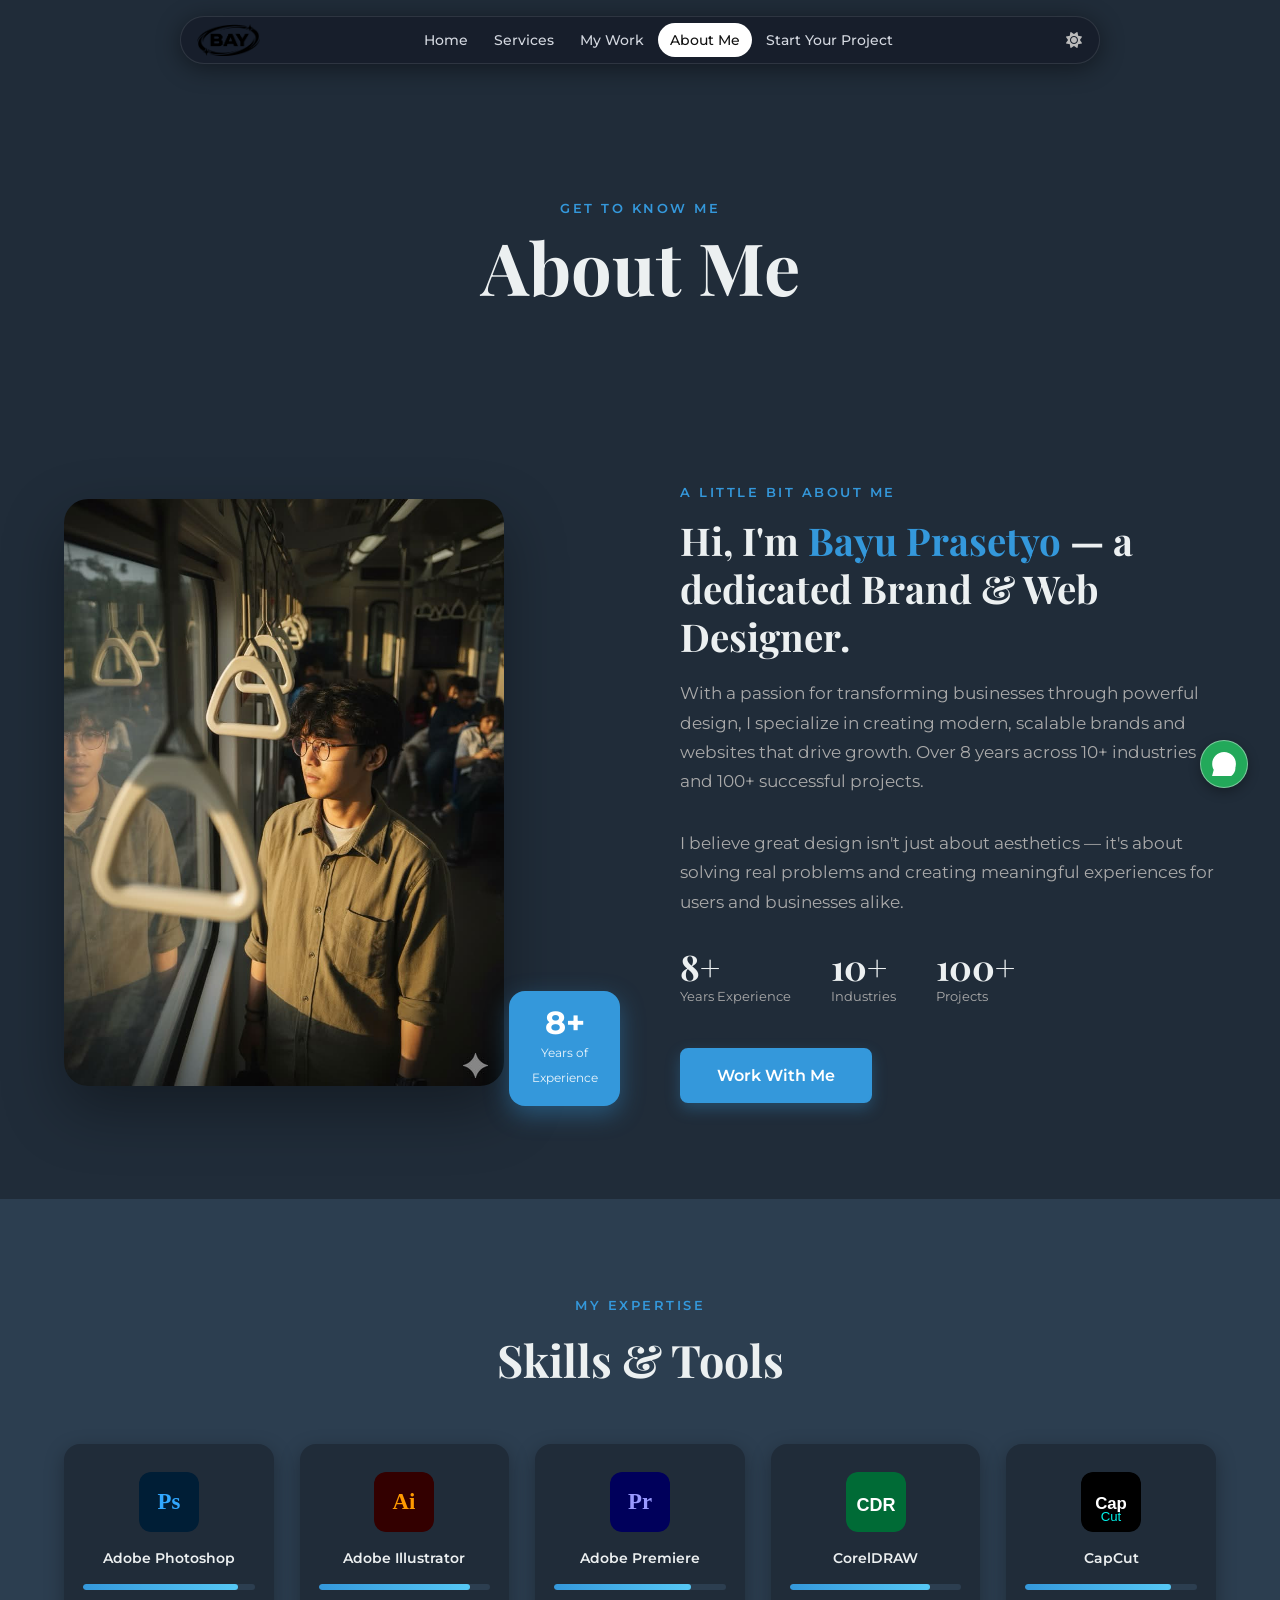
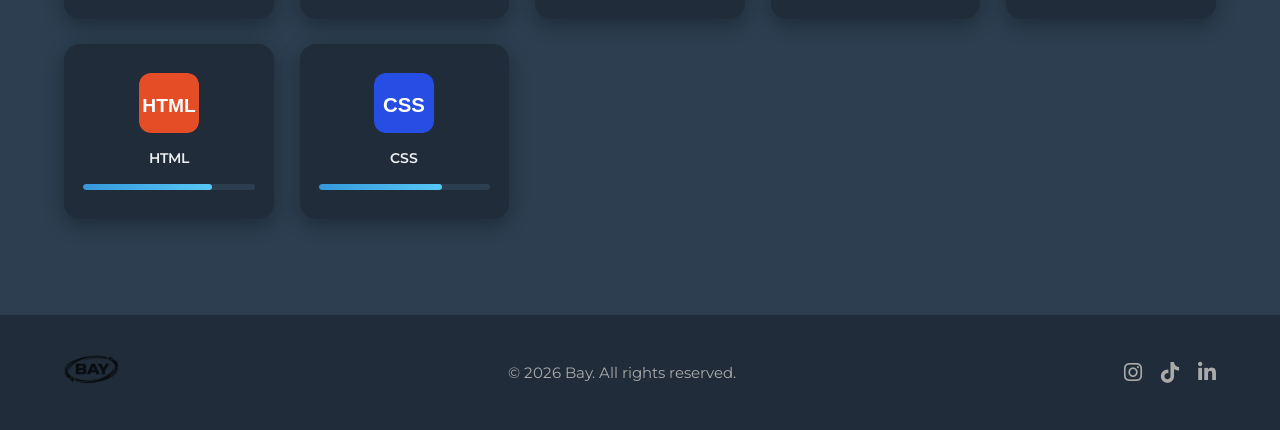
==== about.html @ fa079328 "Add files via upload" ====
﻿<!DOCTYPE html>
<html lang="en">
<head>
    <meta charset="UTF-8">
    <meta name="viewport" content="width=device-width, initial-scale=1.0">
    <title>About Me — Bay</title>
    <link rel="stylesheet" href="style.css">
    <link href="https://fonts.googleapis.com/css2?family=Montserrat:wght@400;500;600;700&family=Playfair+Display:wght@700&display=swap" rel="stylesheet">
    <link rel="stylesheet" href="https://cdnjs.cloudflare.com/ajax/libs/font-awesome/6.0.0-beta3/css/all.min.css">
</head>
<body>

    <nav class="navbar" id="navbar">
        <div class="navbar-pill">
            <a href="index.html" class="navbar-brand">
                <img src="assets/new-logo.png" alt="Bay Logo" class="navbar-logo-img">
            </a>
            <div class="navbar-menu" id="navbar-menu">
                <ul class="navbar-nav">
                    <li><a href="index.html" class="nav-link">Home</a></li>
                    <li><a href="services.html" class="nav-link">Services</a></li>
                    <li><a href="work.html" class="nav-link">My Work</a></li>
                    <li><a href="about.html" class="nav-link active">About Me</a></li>
                    <li><a href="contact.html" class="nav-link nav-cta">Start Your Project</a></li>
                </ul>
            </div>
            <div class="navbar-right">
                <button id="theme-toggle" class="theme-toggle" aria-label="Toggle theme"><i class="fas fa-sun"></i></button>
                <button class="navbar-toggler" id="navbar-toggler"><span></span><span></span><span></span></button>
            </div>
        </div>
    </nav>

    <!-- Page Hero -->
    <section class="page-hero">
        <div class="container">
            <p class="section-eyebrow reveal">Get to know me</p>
            <h1 class="page-hero-title reveal">About Me</h1>
        </div>
    </section>

    <!-- About Main -->
    <section class="about-section section-padding">
        <div class="container">
            <div class="about-new-grid">
                <div class="about-photo-wrap reveal-left">
                    <img src="assets/IMG_5048.jpg" alt="Bayu Prasetyo" class="about-photo">
                    <div class="about-photo-badge">
                        <span class="badge-num">8+</span>
                        <span class="badge-text">Years of<br>Experience</span>
                    </div>
                </div>
                <div class="about-content reveal-right">
                    <p class="about-eyebrow">A little bit about me</p>
                    <h2 class="about-heading">Hi, I'm <span class="highlight">Bayu Prasetyo</span> — a dedicated Brand &amp; Web Designer.</h2>
                    <p class="about-body">With a passion for transforming businesses through powerful design, I specialize in creating modern, scalable brands and websites that drive growth. Over 8 years across 10+ industries and 100+ successful projects.</p>
                    <p class="about-body">I believe great design isn't just about aesthetics — it's about solving real problems and creating meaningful experiences for users and businesses alike.</p>
                    <div class="about-stats">
                        <div class="astat"><span class="astat-num">8+</span><span class="astat-label">Years Experience</span></div>
                        <div class="astat"><span class="astat-num">10+</span><span class="astat-label">Industries</span></div>
                        <div class="astat"><span class="astat-num">100+</span><span class="astat-label">Projects</span></div>
                    </div>
                    <a href="contact.html" class="btn btn-primary">Work With Me</a>
                </div>
            </div>
        </div>
    </section>

    <!-- Skills Section -->
    <section class="skills-section section-padding">
        <div class="container">
            <p class="section-eyebrow reveal">My Expertise</p>
            <h2 class="section-title reveal">Skills &amp; Tools</h2>
            <div class="skills-grid">
                <div class="skill-card">
                    <div class="skill-icon"><svg viewBox="0 0 100 100" xmlns="http://www.w3.org/2000/svg"><rect width="100" height="100" rx="18" fill="#001E36"/><text x="50" y="62" text-anchor="middle" font-size="38" font-family="serif" font-weight="bold" fill="#31A8FF">Ps</text></svg></div>
                    <span class="skill-name">Adobe Photoshop</span>
                    <div class="skill-bar"><div class="skill-fill" data-pct="90"></div></div>
                </div>
                <div class="skill-card">
                    <div class="skill-icon"><svg viewBox="0 0 100 100" xmlns="http://www.w3.org/2000/svg"><rect width="100" height="100" rx="18" fill="#330000"/><text x="50" y="62" text-anchor="middle" font-size="38" font-family="serif" font-weight="bold" fill="#FF9A00">Ai</text></svg></div>
                    <span class="skill-name">Adobe Illustrator</span>
                    <div class="skill-bar"><div class="skill-fill" data-pct="88"></div></div>
                </div>
                <div class="skill-card">
                    <div class="skill-icon"><svg viewBox="0 0 100 100" xmlns="http://www.w3.org/2000/svg"><rect width="100" height="100" rx="18" fill="#00005B"/><text x="50" y="62" text-anchor="middle" font-size="38" font-family="serif" font-weight="bold" fill="#9999FF">Pr</text></svg></div>
                    <span class="skill-name">Adobe Premiere</span>
                    <div class="skill-bar"><div class="skill-fill" data-pct="80"></div></div>
                </div>
                <div class="skill-card">
                    <div class="skill-icon"><svg viewBox="0 0 100 100" xmlns="http://www.w3.org/2000/svg"><rect width="100" height="100" rx="18" fill="#006B36"/><text x="50" y="65" text-anchor="middle" font-size="30" font-family="sans-serif" font-weight="bold" fill="#FFFFFF">CDR</text></svg></div>
                    <span class="skill-name">CorelDRAW</span>
                    <div class="skill-bar"><div class="skill-fill" data-pct="82"></div></div>
                </div>
                <div class="skill-card">
                    <div class="skill-icon"><svg viewBox="0 0 100 100" xmlns="http://www.w3.org/2000/svg"><rect width="100" height="100" rx="18" fill="#000000"/><text x="50" y="62" text-anchor="middle" font-size="28" font-family="sans-serif" font-weight="bold" fill="#FFFFFF">Cap</text><text x="50" y="82" text-anchor="middle" font-size="22" font-family="sans-serif" fill="#00F2EA">Cut</text></svg></div>
                    <span class="skill-name">CapCut</span>
                    <div class="skill-bar"><div class="skill-fill" data-pct="85"></div></div>
                </div>
                <div class="skill-card">
                    <div class="skill-icon"><svg viewBox="0 0 100 100" xmlns="http://www.w3.org/2000/svg"><rect width="100" height="100" rx="18" fill="#E44D26"/><text x="50" y="65" text-anchor="middle" font-size="32" font-family="sans-serif" font-weight="bold" fill="#FFFFFF">HTML</text></svg></div>
                    <span class="skill-name">HTML</span>
                    <div class="skill-bar"><div class="skill-fill" data-pct="75"></div></div>
                </div>
                <div class="skill-card">
                    <div class="skill-icon"><svg viewBox="0 0 100 100" xmlns="http://www.w3.org/2000/svg"><rect width="100" height="100" rx="18" fill="#264DE4"/><text x="50" y="65" text-anchor="middle" font-size="34" font-family="sans-serif" font-weight="bold" fill="#FFFFFF">CSS</text></svg></div>
                    <span class="skill-name">CSS</span>
                    <div class="skill-bar"><div class="skill-fill" data-pct="72"></div></div>
                </div>
            </div>
        </div>
    </section>

    <footer class="footer">
        <div class="container footer-inner">
            <a href="index.html" class="footer-logo"><img src="assets/new-logo.png" alt="Bay"></a>
            <p>&copy; 2026 Bay. All rights reserved.</p>
            <div class="social-icons">
                <a href="https://www.instagram.com/bayu.prstyo_/" target="_blank"><i class="fab fa-instagram"></i></a>
                <a href="https://www.tiktok.com/@bayu.prstyo_" target="_blank"><i class="fab fa-tiktok"></i></a>
                <a href="#" target="_blank"><i class="fab fa-linkedin-in"></i></a>
            </div>
        </div>
    </footer>

    <a href="https://wa.me/YOUR_PHONE_NUMBER" target="_blank" class="whatsapp-button show">
        <svg xmlns="http://www.w3.org/2000/svg" width="24" height="24" viewBox="0 0 24 24" fill="currentColor"><path d="M.057 24l1.687-6.163c-1.041-1.804-1.557-3.842-1.557-5.879 0-6.566 5.334-11.899 11.901-11.899 3.232 0 6.227 1.241 8.413 3.426 2.188 2.188 3.424 5.183 3.424 8.414 0 6.565-5.333 11.898-11.901 11.898h-.003c-1.446 0-2.887-.393-4.172-1.155l-4.224 1.127 1.196-4.142c-.815-1.12-1.258-2.457-1.258-3.794 0-5.467 4.436-9.904 9.904-9.904 2.697 0 5.207 1.047 7.072 2.912 1.864 1.864 2.911 4.375 2.911 7.071 0 5.467-4.436 9.904-9.903 9.904z"/></svg>
    </a>
    <button id="back-to-top" class="back-to-top">↑</button>
    <script src="nav.js"></script>
</body>
</html>
---- style.css ----
/* ================================================================
   RESET & BASE
   ================================================================ */
*, *::before, *::after { margin: 0; padding: 0; box-sizing: border-box; }

/* ================================================================
   THEME VARIABLES
   ================================================================ */
:root {
    --bg-primary:    #202c39;
    --bg-secondary:  #2c3e50;
    --text-main:     #ecf0f1;
    --text-muted:    #aaa;
    --accent-blue:   #3498db;
    --accent-red:    #e74c3c;
    --input-bg:      #334354;
    --input-border:  #555;
    --shadow-color:  rgba(0,0,0,0.3);
    --font-primary:  'Montserrat', sans-serif;
    --font-secondary:'Playfair Display', serif;
}
body.light-mode {
    --bg-primary:   #f4f7f6;
    --bg-secondary: #ffffff;
    --text-main:    #333333;
    --text-muted:   #555;
    --accent-blue:  #2980b9;
    --accent-red:   #c0392b;
    --input-bg:     #f9f9f9;
    --input-border: #ccc;
    --shadow-color: rgba(0,0,0,0.10);
}

/* ================================================================
   BASE BODY
   ================================================================ */
body {
    font-family: var(--font-primary);
    line-height: 1.6;
    color: var(--text-main);
    background-color: var(--bg-primary);
    overflow-x: hidden;
    transition: background-color 0.3s ease, color 0.3s ease;
    padding-top: 86px;
}

/* ================================================================
   LAYOUT HELPERS
   ================================================================ */
.container {
    max-width: 1200px;
    margin: 0 auto;
    padding: 0 1.5rem;
}
.section-padding { padding: 6rem 0; }
.section-title {
    font-family: var(--font-secondary);
    font-size: clamp(2rem, 5vw, 2.8rem);
    text-align: center;
    margin-bottom: 3rem;
    color: var(--text-main);
}
.section-eyebrow {
    text-align: center;
    font-size: 0.82rem;
    font-weight: 600;
    letter-spacing: 2.5px;
    text-transform: uppercase;
    color: var(--accent-blue);
    margin-bottom: 0.5rem;
    display: block;
}

/* ================================================================
   NAVBAR — Frosted glass pill
   ================================================================ */
.navbar {
    position: fixed;
    top: 0; left: 0;
    width: 100%;
    z-index: 1000;
    padding: 16px 24px;
    display: flex;
    justify-content: center;
    background: transparent;
    box-sizing: border-box;
}
.navbar-pill {
    display: flex;
    align-items: center;
    width: 100%;
    max-width: 920px;
    background: rgba(232, 234, 238, 0.82);
    backdrop-filter: blur(20px);
    -webkit-backdrop-filter: blur(20px);
    border: 1px solid rgba(255,255,255,0.65);
    border-radius: 50px;
    padding: 6px 8px 6px 16px;
    box-shadow: 0 4px 24px rgba(0,0,0,0.10);
}
body:not(.light-mode) .navbar-pill {
    background: rgba(22,28,40,0.80);
    border-color: rgba(255,255,255,0.10);
    box-shadow: 0 4px 24px rgba(0,0,0,0.45);
}

/* Logo — kiri */
.navbar-brand {
    flex-shrink: 0;
    display: flex;
    align-items: center;
    text-decoration: none;
    margin-right: 6px;
}
.navbar-logo-img {
    height: 32px;
    width: auto;
    display: block;
    max-height: 32px;
    object-fit: contain;
}

/* Menu — tengah */
.navbar-menu {
    flex: 1;
    display: flex;
    justify-content: center;
    align-items: center;
}
.navbar-nav {
    display: flex;
    align-items: center;
    gap: 2px;
    list-style: none;
    margin: 0; padding: 0;
}
.navbar-nav li { display: flex; align-items: center; }
.nav-link {
    color: #1c1c1e;
    text-decoration: none;
    font-weight: 500;
    font-size: 0.9rem;
    padding: 7px 12px;
    border-radius: 30px;
    white-space: nowrap;
    transition: background 0.18s, color 0.18s;
    display: block;
    line-height: 1.4;
}
body:not(.light-mode) .nav-link { color: #d4d8e0; }
.nav-link:hover { background: rgba(0,0,0,0.07); color: #000; }
body:not(.light-mode) .nav-link:hover { background: rgba(255,255,255,0.10); color: #fff; }
.nav-link.active { background: #1c1c1e; color: #fff; }
body:not(.light-mode) .nav-link.active { background: #fff; color: #111; }

/* "Start Your Project" — sama seperti link biasa, tanpa pill khusus */
.nav-link.nav-cta {
    background: none !important;
    color: #1c1c1e !important;
}
body:not(.light-mode) .nav-link.nav-cta { color: #d4d8e0 !important; }
.nav-link.nav-cta:hover { background: rgba(0,0,0,0.07) !important; color: #000 !important; }
body:not(.light-mode) .nav-link.nav-cta:hover { background: rgba(255,255,255,0.10) !important; color: #fff !important; }
.nav-link.nav-cta.active { background: #1c1c1e !important; color: #fff !important; }
body:not(.light-mode) .nav-link.nav-cta.active { background: #fff !important; color: #111 !important; }

/* Kanan: theme toggle + hamburger */
.navbar-right {
    flex-shrink: 0;
    display: flex;
    align-items: center;
    gap: 2px;
    margin-left: 6px;
}
.theme-toggle {
    background: none; border: none;
    color: #444; font-size: 1rem;
    cursor: pointer;
    width: 34px; height: 34px;
    border-radius: 50%;
    display: flex; align-items: center; justify-content: center;
    transition: background 0.18s;
    flex-shrink: 0;
}
body:not(.light-mode) .theme-toggle { color: #bbb; }
.theme-toggle:hover { background: rgba(0,0,0,0.08); }
body:not(.light-mode) .theme-toggle:hover { background: rgba(255,255,255,0.10); }

.navbar-toggler {
    display: none;
    background: none; border: none;
    cursor: pointer;
    flex-direction: column;
    justify-content: space-between;
    width: 22px; height: 16px;
    padding: 0;
    flex-shrink: 0;
}
.navbar-toggler span {
    display: block; width: 100%; height: 2px;
    background: #333; border-radius: 2px;
    transition: all 0.28s;
}
body:not(.light-mode) .navbar-toggler span { background: #bbb; }
.navbar-toggler.active span:nth-child(1) { transform: translateY(7px) rotate(45deg); }
.navbar-toggler.active span:nth-child(2) { opacity: 0; }
.navbar-toggler.active span:nth-child(3) { transform: translateY(-7px) rotate(-45deg); }

/* ================================================================
   BUTTONS
   ================================================================ */
.btn {
    display: inline-block;
    padding: 0.8rem 2.2rem;
    border-radius: 8px;
    text-decoration: none;
    font-weight: 600;
    font-size: 1rem;
    cursor: pointer;
    border: 2px solid transparent;
    transition: all 0.3s ease;
    font-family: var(--font-primary);
}
.btn-primary {
    background: var(--accent-blue);
    color: #fff;
    border-color: var(--accent-blue);
    box-shadow: 0 6px 15px rgba(52,152,219,0.30);
}
.btn-primary:hover {
    background: #2980b9; border-color: #2980b9;
    transform: translateY(-3px);
    box-shadow: 0 8px 20px rgba(52,152,219,0.40);
}
.btn-ghost {
    background: transparent;
    color: var(--accent-blue);
    border-color: var(--accent-blue);
    border-radius: 30px;
    padding: 0.8rem 2.5rem;
}
.btn-ghost:hover {
    background: var(--accent-blue); color: #fff;
    transform: translateY(-3px);
    box-shadow: 0 8px 20px rgba(52,152,219,0.40);
}
.btn-primary-accent {
    background: #4CAF50; color: #fff;
    border-color: #4CAF50;
    box-shadow: 0 6px 15px rgba(76,175,80,0.40);
    border-radius: 30px; padding: 0.9rem 2.8rem;
}
.btn-primary-accent:hover {
    background: #45a049; border-color: #45a049;
    transform: translateY(-3px);
    box-shadow: 0 8px 20px rgba(76,175,80,0.50);
}

/* ================================================================
   HERO SECTION
   ================================================================ */
.hero-section {
    background: var(--bg-primary);
    min-height: 100vh;
    display: flex;
    align-items: center;
    padding: 5rem 0;
    overflow: hidden;
}
.hero-wrapper {
    display: flex;
    align-items: center;
    justify-content: space-between;
    gap: 4rem;
    width: 100%;
    max-width: 1200px;
    margin: 0 auto;
    padding: 0 2rem;
}
.hero-content {
    flex: 1; max-width: 560px;
    display: flex; flex-direction: column; gap: 1rem;
}
.hero-subtitle { font-size: 1.2rem; color: var(--accent-blue); font-weight: 500; }
.hero-title {
    font-family: var(--font-secondary);
    font-size: clamp(3rem, 7vw, 5.5rem);
    line-height: 1.1; color: var(--text-main); font-weight: 700;
}
.hero-tagline {
    font-family: var(--font-secondary);
    font-size: clamp(1.8rem, 4vw, 3rem);
    color: var(--text-muted); line-height: 1.2;
    min-height: 1.4em;
}
.hero-description { font-size: 1.1rem; color: var(--text-muted); line-height: 1.8; }
.hero-cta-buttons { display: flex; gap: 1.2rem; flex-wrap: wrap; }
.hero-image-container {
    flex-shrink: 0; width: 44%;
    display: flex; justify-content: flex-end; align-items: center;
}
.hero-profile-pic {
    width: 100%; max-width: 440px; height: auto;
    border-radius: 20px; object-fit: cover; display: block;
    box-shadow: 0 20px 60px rgba(0,0,0,0.35);
}

/* ================================================================
   PAGE HERO (subpages)
   ================================================================ */
.page-hero {
    padding: 7rem 0 4rem;
    text-align: center;
    background: var(--bg-primary);
}
.page-hero-title {
    font-family: var(--font-secondary);
    font-size: clamp(2.4rem, 6vw, 4.5rem);
    color: var(--text-main); line-height: 1.1; margin-bottom: 1rem;
}
.page-hero-desc { color: var(--text-muted); font-size: 1.1rem; max-width: 520px; margin: 0 auto; }

/* ================================================================
   ABOUT SECTION
   ================================================================ */
.about-section { background: var(--bg-primary); }
.about-new-grid {
    display: grid; grid-template-columns: 1fr 1fr;
    gap: 5rem; align-items: center;
}
.about-photo-wrap { position: relative; display: inline-block; width: 100%; }
.about-photo {
    width: 100%; max-width: 440px; border-radius: 24px;
    object-fit: cover; aspect-ratio: 3/4; display: block;
    box-shadow: 0 24px 60px rgba(0,0,0,0.35);
}
.about-photo-badge {
    position: absolute; bottom: -20px; right: -20px;
    background: var(--accent-blue); color: #fff;
    border-radius: 16px; padding: 1rem 1.4rem; text-align: center;
    box-shadow: 0 8px 24px rgba(52,152,219,0.40);
}
.badge-num { display: block; font-size: 2rem; font-weight: 700; line-height: 1; }
.badge-text { font-size: 0.78rem; opacity: 0.9; line-height: 1.3; }
.about-eyebrow {
    font-size: 0.82rem; font-weight: 600; letter-spacing: 2.5px;
    text-transform: uppercase; color: var(--accent-blue); margin-bottom: 0.8rem; display: block;
}
.about-heading {
    font-family: var(--font-secondary);
    font-size: clamp(1.7rem, 3vw, 2.4rem);
    color: var(--text-main); line-height: 1.25; margin-bottom: 1.2rem;
}
.about-heading .highlight { color: var(--accent-blue); }
.about-body { color: var(--text-muted); font-size: 1.05rem; line-height: 1.75; margin-bottom: 2rem; }
.about-stats { display: flex; gap: 2.5rem; margin-bottom: 2.5rem; flex-wrap: wrap; }
.astat { display: flex; flex-direction: column; }
.astat-num {
    font-family: var(--font-secondary);
    font-size: 2.2rem; font-weight: 700;
    color: var(--text-main); line-height: 1;
}
.astat-label { font-size: 0.8rem; color: var(--text-muted); margin-top: 0.2rem; }

/* ================================================================
   SKILLS SECTION
   ================================================================ */
.skills-section { background: var(--bg-secondary); }
.skills-grid {
    display: grid;
    grid-template-columns: repeat(auto-fill, minmax(180px, 1fr));
    gap: 1.6rem; margin-top: 3rem;
}
.skill-card {
    background: var(--bg-primary); border-radius: 16px;
    padding: 1.8rem 1.2rem;
    display: flex; flex-direction: column; align-items: center; gap: 0.9rem;
    box-shadow: 0 6px 20px var(--shadow-color);
    opacity: 0; transform: translateY(30px);
    transition: opacity 0.5s ease, transform 0.5s ease, box-shadow 0.3s ease;
}
.skill-card.is-visible { opacity: 1; transform: translateY(0); }
.skill-card:hover { transform: translateY(-6px) !important; box-shadow: 0 12px 30px var(--shadow-color); }
.skill-icon svg { width: 60px; height: 60px; border-radius: 12px; display: block; }
.skill-name { font-size: 0.88rem; font-weight: 600; color: var(--text-main); text-align: center; }
.skill-bar { width: 100%; height: 6px; background: var(--bg-secondary); border-radius: 3px; overflow: hidden; }
.skill-fill {
    height: 100%; width: 0%;
    background: linear-gradient(90deg, var(--accent-blue), #56c8f5);
    border-radius: 3px;
    transition: width 1.2s cubic-bezier(0.4, 0, 0.2, 1);
}
.skill-card:nth-child(1) { transition-delay: 0.05s; }
.skill-card:nth-child(2) { transition-delay: 0.10s; }
.skill-card:nth-child(3) { transition-delay: 0.15s; }
.skill-card:nth-child(4) { transition-delay: 0.20s; }
.skill-card:nth-child(5) { transition-delay: 0.25s; }
.skill-card:nth-child(6) { transition-delay: 0.30s; }
.skill-card:nth-child(7) { transition-delay: 0.35s; }

/* ================================================================
   PORTFOLIO SECTION
   ================================================================ */
.portfolio-section { background: var(--bg-primary); }
.portfolio-grid {
    display: grid;
    grid-template-columns: repeat(3, 1fr);
    gap: 2rem;
}
.portfolio-item {
    background: var(--bg-secondary); border-radius: 12px;
    overflow: hidden;
    box-shadow: 0 8px 20px var(--shadow-color);
    cursor: pointer;
    display: flex; flex-direction: column;
    opacity: 0; transform: scale(0.94) translateY(20px);
    transition: opacity 0.5s ease, transform 0.5s ease, box-shadow 0.3s ease;
}
.portfolio-item.is-visible { opacity: 1; transform: scale(1) translateY(0); }
.portfolio-item:hover { transform: translateY(-8px) !important; box-shadow: 0 16px 36px rgba(0,0,0,0.35); }
.portfolio-item img { width: 100%; height: 240px; object-fit: cover; display: block; transition: transform 0.4s ease; }
.portfolio-item:hover img { transform: scale(1.05); }
.portfolio-info { padding: 1.6rem; text-align: center; }
.portfolio-info h4 { font-family: var(--font-secondary); font-size: 1.3rem; margin-bottom: 0.5rem; color: var(--text-main); }
.portfolio-info p { font-size: 0.95rem; color: var(--text-muted); }

/* ================================================================
   HOME — Service preview cards
   ================================================================ */
.home-skills-preview { background: var(--bg-secondary); }
.home-work-preview { background: var(--bg-primary); }
.home-services-row {
    display: grid; grid-template-columns: repeat(auto-fill, minmax(200px, 1fr));
    gap: 1.5rem; margin-top: 3rem;
}
.home-service-card {
    background: var(--bg-primary); border-radius: 16px;
    padding: 2rem 1.5rem; text-decoration: none; color: var(--text-main);
    transition: transform 0.3s, box-shadow 0.3s; display: block;
    border: 1px solid rgba(128,128,128,0.15);
}
.home-service-card:hover { transform: translateY(-6px); box-shadow: 0 16px 40px var(--shadow-color); }
.hsc-icon { font-size: 1.8rem; color: var(--accent-blue); margin-bottom: 1rem; }
.home-service-card h3 { font-size: 1.05rem; font-weight: 600; margin-bottom: 0.5rem; }
.home-service-card p { font-size: 0.88rem; color: var(--text-muted); line-height: 1.55; }

/* ================================================================
   SERVICES SECTION
   ================================================================ */
.services-section { background: var(--bg-primary); }
.section-description {
    font-size: 1.05rem; color: var(--text-muted);
    max-width: 680px; margin: 0 auto 3rem; line-height: 1.7; text-align: center;
}
.services-grid {
    display: grid; grid-template-columns: repeat(3, 1fr); gap: 2.5rem;
}
.service-item {
    background: var(--bg-secondary); border-radius: 15px; overflow: hidden;
    box-shadow: 0 10px 30px var(--shadow-color);
    display: flex; flex-direction: column;
    opacity: 0; transform: translateY(30px);
    transition: opacity 0.55s ease, transform 0.55s ease, box-shadow 0.3s ease;
}
.service-item.is-visible { opacity: 1; transform: translateY(0); }
.service-item:hover { transform: translateY(-10px) !important; box-shadow: 0 18px 44px rgba(0,0,0,0.4); }
.service-visual img { width: 100%; height: 220px; object-fit: cover; display: block; }
.service-visual { background: linear-gradient(135deg, var(--bg-primary), var(--bg-secondary)); min-height: 120px; display: flex; align-items: center; justify-content: center; }
.service-content { padding: 2rem 1.6rem; text-align: center; flex: 1; display: flex; flex-direction: column; }
.service-title { font-family: var(--font-secondary); font-size: 1.6rem; color: var(--text-main); margin-bottom: 0.8rem; line-height: 1.3; }
.service-description { font-size: 0.98rem; color: var(--text-muted); line-height: 1.7; margin-bottom: 1.5rem; }
.service-tags { display: flex; flex-wrap: wrap; justify-content: center; gap: 0.6rem; margin-top: auto; }
.service-tags span {
    background: var(--bg-primary); color: var(--accent-blue);
    padding: 0.35rem 0.9rem; border-radius: 20px;
    font-size: 0.82rem; font-weight: 500;
    border: 1px solid var(--accent-blue);
    transition: background 0.2s, color 0.2s;
}
.service-tags span:hover { background: var(--accent-blue); color: #fff; }

/* ================================================================
   MY WORK IN ACTION
   ================================================================ */
.work-in-action-section { background: var(--bg-primary); padding-top: 6rem; }
.work-in-action-header { text-align: center; padding-bottom: 4rem; }
.work-in-action-description {
    font-size: 1.05rem; color: var(--text-muted);
    max-width: 680px; margin: 1rem auto; line-height: 1.7;
}
.work-in-action-project { background: var(--bg-secondary); padding: 5rem 0; }
.project-showcase {
    display: flex; align-items: center;
    justify-content: space-between; gap: 4rem;
}
.project-details-column { flex: 1; max-width: 45%; }
.project-title { font-family: var(--font-secondary); font-size: clamp(2rem, 4vw, 2.8rem); color: var(--text-main); margin-bottom: 0.8rem; line-height: 1.2; }
.project-tag {
    display: inline-block; background: var(--accent-blue); color: #fff;
    padding: 0.4rem 1rem; border-radius: 20px; font-size: 0.85rem;
    font-weight: 600; margin-bottom: 1.5rem; text-transform: uppercase;
}
.project-description { font-size: 1rem; color: var(--text-muted); line-height: 1.7; margin-bottom: 2.5rem; }
.project-mockup-column { flex: 1; max-width: 50%; display: flex; justify-content: center; align-items: center; position: relative; }
.mockup-container { position: relative; width: 100%; max-width: 440px; }
.mockup-desktop, .mockup-mobile { width: 100%; height: auto; display: block; border-radius: 12px; }
.project-logo { position: absolute; top: 20px; right: 20px; width: 70px; height: auto; opacity: 0.75; }

/* ================================================================
   WORK FILTER
   ================================================================ */
.work-section { background: var(--bg-primary); }
.work-filter { display: flex; flex-wrap: wrap; gap: 0.5rem; margin-bottom: 2.5rem; }
.filter-btn {
    padding: 0.45rem 1.1rem; border-radius: 30px;
    border: 1px solid rgba(128,128,128,0.3);
    background: none; color: var(--text-muted);
    font-size: 0.88rem; font-weight: 500; cursor: pointer;
    transition: all 0.2s; font-family: var(--font-primary);
}
.filter-btn:hover, .filter-btn.active {
    background: var(--text-main); color: var(--bg-primary); border-color: var(--text-main);
}
.work-grid .portfolio-item { transition: opacity 0.35s ease, transform 0.35s ease !important; }

/* ================================================================
   CONTACT SECTION
   ================================================================ */
.contact-section { background: var(--bg-secondary); }
.contact-grid { display: grid; grid-template-columns: 1fr 1.4fr; gap: 4rem; align-items: start; }
.contact-heading { font-family: var(--font-secondary); font-size: clamp(1.6rem, 3vw, 2.2rem); color: var(--text-main); margin-bottom: 0.8rem; }
.contact-sub { color: var(--text-muted); margin-bottom: 2.5rem; line-height: 1.6; }
.contact-details { display: flex; flex-direction: column; gap: 1.5rem; }
.contact-detail-item { display: flex; align-items: flex-start; gap: 1rem; }
.cdi-icon {
    width: 44px; height: 44px; border-radius: 12px;
    background: var(--bg-primary);
    display: flex; align-items: center; justify-content: center;
    font-size: 1.1rem; color: var(--accent-blue); flex-shrink: 0;
}
.cdi-label { font-size: 0.78rem; color: var(--text-muted); margin-bottom: 0.15rem; }
.cdi-value { color: var(--text-main); font-weight: 500; text-decoration: none; font-size: 0.95rem; }
.cdi-value:hover { color: var(--accent-blue); }
.contact-form-wrap {
    background: var(--bg-primary); border-radius: 20px;
    padding: 2.5rem; border: 1px solid rgba(128,128,128,0.15);
}
.contact-form label {
    display: block; font-size: 0.80rem; font-weight: 600;
    color: var(--text-muted); margin-bottom: 0.4rem;
    text-transform: uppercase; letter-spacing: 0.5px;
}
.contact-form input,
.contact-form textarea,
.contact-form select {
    width: 100%; padding: 0.85rem 1rem; border-radius: 10px;
    border: 1px solid rgba(128,128,128,0.25);
    background: var(--bg-secondary); color: var(--text-main);
    font-size: 0.95rem; font-family: var(--font-primary);
    transition: border-color 0.2s; box-sizing: border-box;
}
.contact-form input:focus,
.contact-form textarea:focus,
.contact-form select:focus { outline: none; border-color: var(--accent-blue); }
.contact-form input::placeholder,
.contact-form textarea::placeholder { color: var(--text-muted); }
.contact-form .form-row { display: grid; grid-template-columns: 1fr 1fr; gap: 1rem; }
.contact-form .form-group { margin-bottom: 1.2rem; }
.cta-band { border-top: 1px solid rgba(128,128,128,0.15); }

/* ================================================================
   FOOTER
   ================================================================ */
.footer {
    background: var(--bg-primary); color: var(--text-muted);
    padding: 2.5rem 0; font-size: 0.95rem;
    transition: background-color 0.3s;
}
.footer-inner {
    display: flex; align-items: center;
    justify-content: space-between; flex-wrap: wrap; gap: 1rem;
}
.footer-logo img { height: 28px; width: auto; opacity: 0.7; transition: opacity 0.2s; }
.footer-logo:hover img { opacity: 1; }
.social-icons { display: flex; gap: 1.2rem; }
.social-icons a {
    color: var(--text-muted); font-size: 1.3rem;
    transition: color 0.3s, transform 0.3s; display: inline-block;
}
.social-icons a:hover { color: var(--accent-blue); transform: translateY(-3px) scale(1.1); }

/* ================================================================
   FLOATING BUTTONS
   ================================================================ */
.whatsapp-button, .back-to-top {
    position: fixed; bottom: 2rem; right: 2rem;
    width: 48px; height: 48px; border-radius: 50%;
    display: none; justify-content: center; align-items: center;
    font-size: 1.4rem; color: #fff; cursor: pointer;
    z-index: 999; box-shadow: 0 4px 12px var(--shadow-color);
    transition: all 0.3s ease; text-decoration: none;
    border: none; font-family: var(--font-primary);
}
.whatsapp-button.show, .back-to-top.show { display: flex; }
.whatsapp-button {
    background: rgba(37,211,102,0.75);
    backdrop-filter: blur(5px);
    border: 1px solid rgba(255,255,255,0.4);
    bottom: 7rem;
}
.whatsapp-button:hover { background: rgba(37,211,102,0.92); transform: translateY(-4px) scale(1.05); }
.back-to-top {
    background: rgba(255,255,255,0.18);
    backdrop-filter: blur(5px);
    border: 1px solid rgba(255,255,255,0.35);
}
.back-to-top:hover { background: rgba(255,255,255,0.30); transform: translateY(-4px) scale(1.05); }

/* ================================================================
   SCROLL REVEAL
   ================================================================ */
.reveal, .reveal-left, .reveal-right {
    opacity: 0; transition: opacity 0.7s ease, transform 0.7s ease;
}
.reveal { transform: translateY(40px); }
.reveal-left { transform: translateX(-50px); }
.reveal-right { transform: translateX(50px); }
.reveal.is-visible, .reveal-left.is-visible, .reveal-right.is-visible {
    opacity: 1; transform: translate(0, 0);
}

/* ================================================================
   RESPONSIVE
   ================================================================ */
@media (max-width: 800px) {
    .navbar { padding: 10px 12px; }
    .navbar-toggler { display: flex; }
    .navbar-menu {
        display: none;
        position: absolute;
        top: calc(100% + 6px);
        left: 12px; right: 12px;
        background: rgba(240,242,244,0.97);
        border-radius: 16px; padding: 0.6rem;
        box-shadow: 0 8px 28px rgba(0,0,0,0.14);
        z-index: 999;
    }
    body:not(.light-mode) .navbar-menu { background: rgba(20,25,36,0.97); }
    .navbar-menu.active { display: block; }
    .navbar-nav { flex-direction: column; gap: 2px; }
    .nav-link { border-radius: 10px; padding: 10px 14px; font-size: 0.95rem; }
}
@media (max-width: 992px) {
    .hero-wrapper { flex-direction: column; text-align: center; gap: 3rem; }
    .hero-content { max-width: 100%; order: 2; }
    .hero-image-container { order: 1; width: 100%; justify-content: center; }
    .hero-cta-buttons { justify-content: center; }
    .about-new-grid { grid-template-columns: 1fr; gap: 3rem; }
    .about-photo { max-width: 100%; aspect-ratio: 4/3; }
    .about-photo-badge { right: 10px; bottom: 10px; }
    .services-grid { grid-template-columns: repeat(2, 1fr); }
    .project-showcase { flex-direction: column; text-align: center; }
    .project-details-column { max-width: 100%; order: 2; }
    .project-mockup-column { max-width: 100%; order: 1; }
    .contact-grid { grid-template-columns: 1fr; gap: 2.5rem; }
}
@media (max-width: 768px) {
    body { padding-top: 76px; }
    .portfolio-grid { grid-template-columns: repeat(2, 1fr); }
    .services-grid { grid-template-columns: 1fr; }
    .home-services-row { grid-template-columns: repeat(2, 1fr); }
    .footer-inner { flex-direction: column; text-align: center; }
    .hero-profile-pic { max-width: 300px; }
    .contact-form .form-row { grid-template-columns: 1fr; }
}
@media (max-width: 480px) {
    .portfolio-grid { grid-template-columns: 1fr; }
    .skills-grid { grid-template-columns: repeat(2, 1fr); }
    .section-padding { padding: 4rem 0; }
}
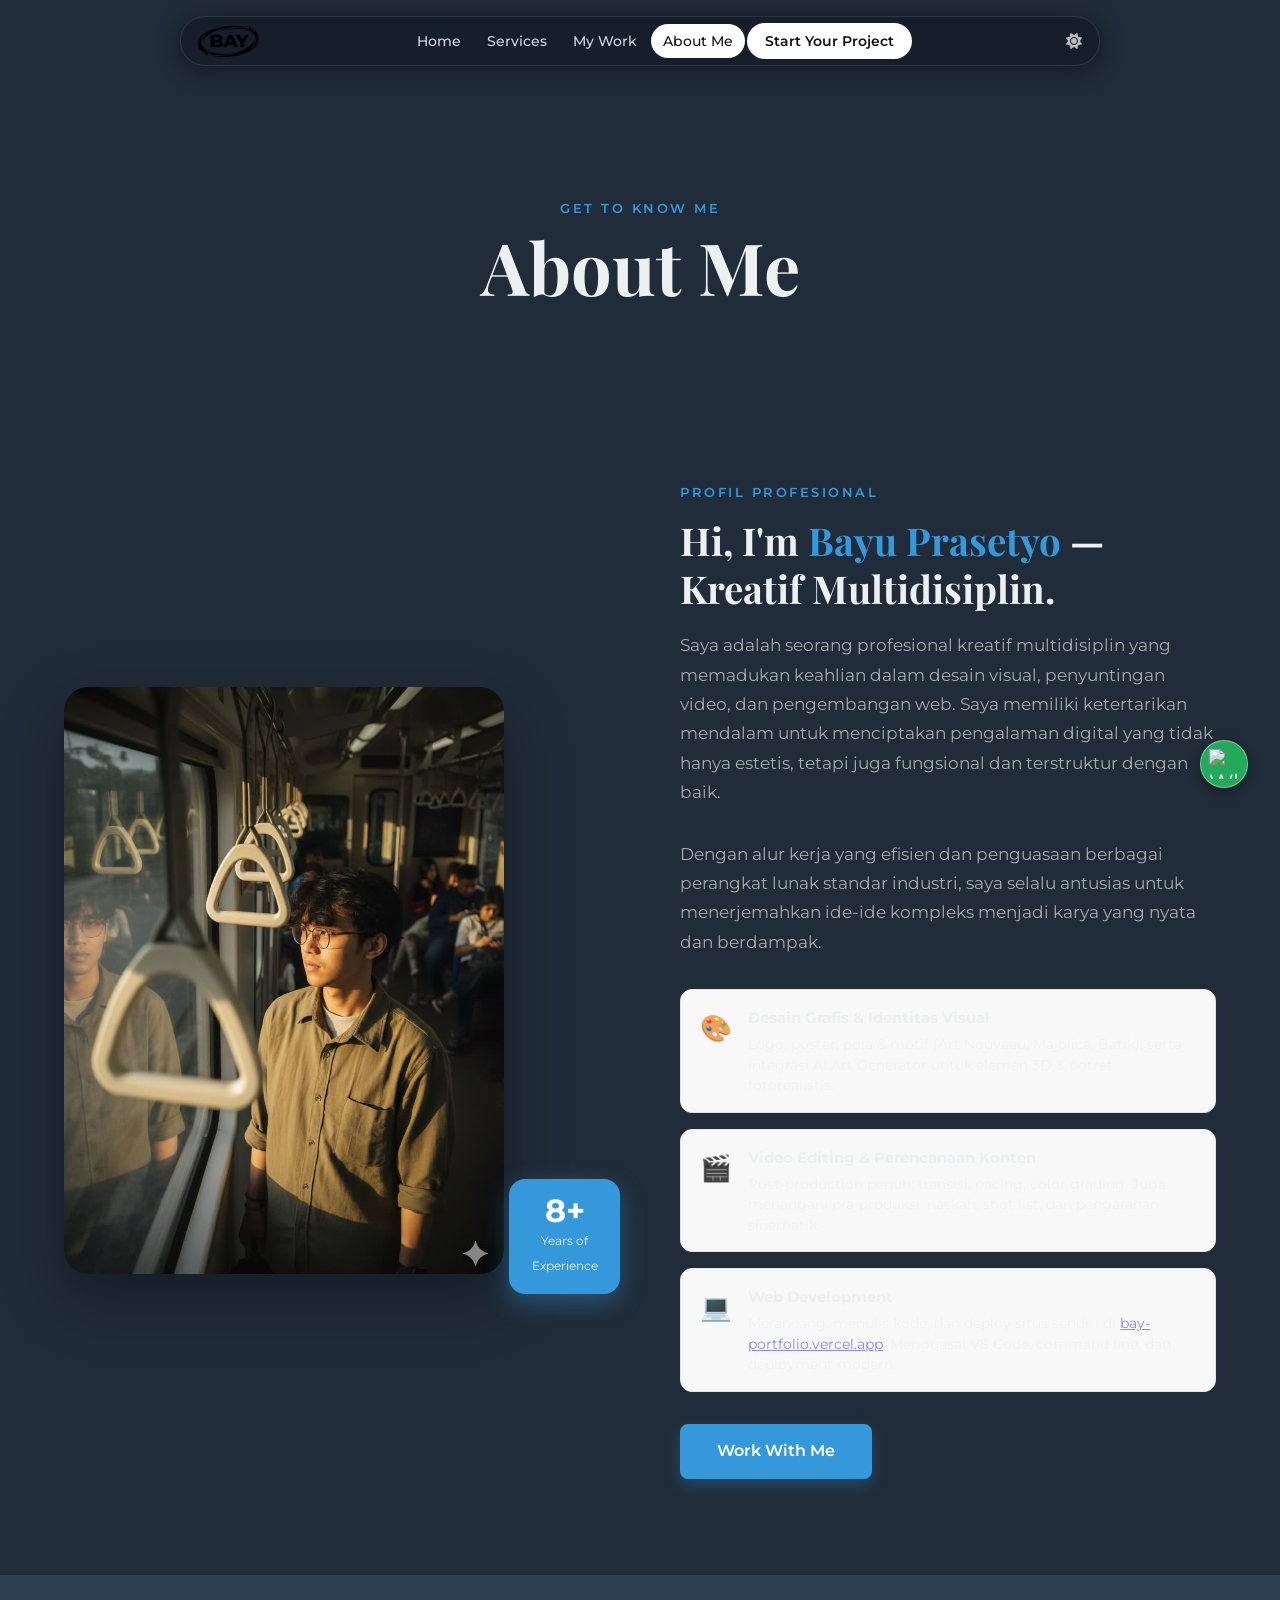
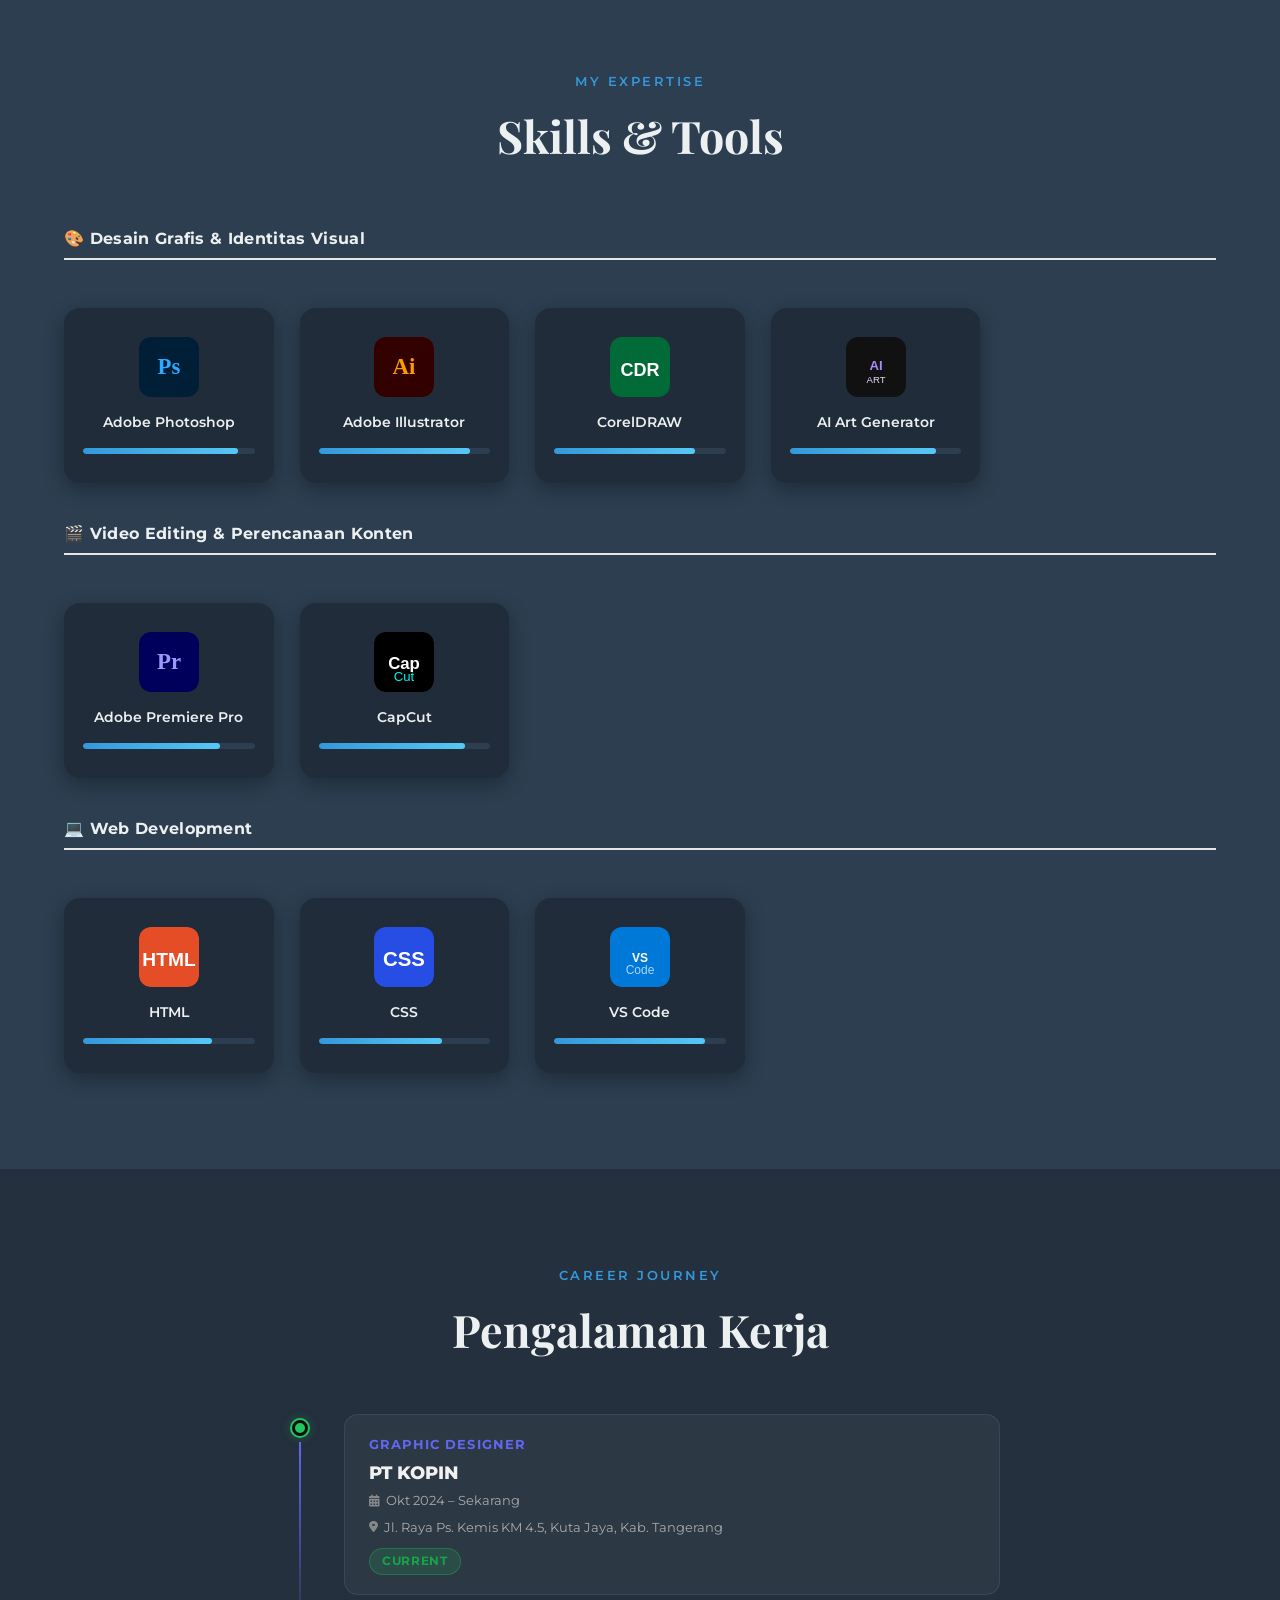
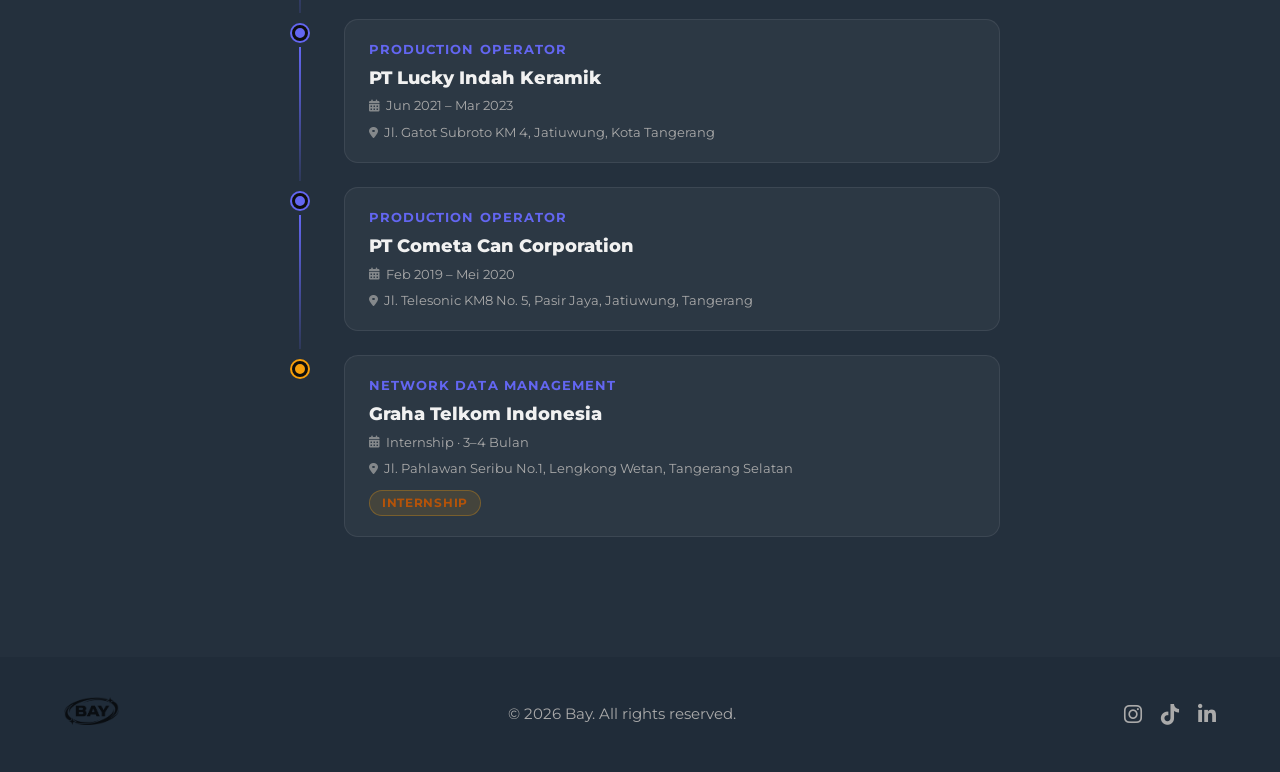
==== commit 5ac82382: "Add files via upload" ====
--- a/about.html
+++ b/about.html
@@ -51,14 +51,32 @@
                     </div>
                 </div>
                 <div class="about-content reveal-right">
-                    <p class="about-eyebrow">A little bit about me</p>
-                    <h2 class="about-heading">Hi, I'm <span class="highlight">Bayu Prasetyo</span> — a dedicated Brand &amp; Web Designer.</h2>
-                    <p class="about-body">With a passion for transforming businesses through powerful design, I specialize in creating modern, scalable brands and websites that drive growth. Over 8 years across 10+ industries and 100+ successful projects.</p>
-                    <p class="about-body">I believe great design isn't just about aesthetics — it's about solving real problems and creating meaningful experiences for users and businesses alike.</p>
-                    <div class="about-stats">
-                        <div class="astat"><span class="astat-num">8+</span><span class="astat-label">Years Experience</span></div>
-                        <div class="astat"><span class="astat-num">10+</span><span class="astat-label">Industries</span></div>
-                        <div class="astat"><span class="astat-num">100+</span><span class="astat-label">Projects</span></div>
+                    <p class="about-eyebrow">Profil Profesional</p>
+                    <h2 class="about-heading">Hi, I'm <span class="highlight">Bayu Prasetyo</span> — Kreatif Multidisiplin.</h2>
+                    <p class="about-body">Saya adalah seorang profesional kreatif multidisiplin yang memadukan keahlian dalam desain visual, penyuntingan video, dan pengembangan web. Saya memiliki ketertarikan mendalam untuk menciptakan pengalaman digital yang tidak hanya estetis, tetapi juga fungsional dan terstruktur dengan baik.</p>
+                    <p class="about-body">Dengan alur kerja yang efisien dan penguasaan berbagai perangkat lunak standar industri, saya selalu antusias untuk menerjemahkan ide-ide kompleks menjadi karya yang nyata dan berdampak.</p>
+                    <div class="about-skills-overview">
+                        <div class="skill-pillar">
+                            <span class="pillar-icon">🎨</span>
+                            <div>
+                                <strong>Desain Grafis & Identitas Visual</strong>
+                                <p>Logo, poster, pola & motif (Art Nouveau, Majolica, Batik), serta integrasi AI Art Generator untuk elemen 3D & potret fotorealistis.</p>
+                            </div>
+                        </div>
+                        <div class="skill-pillar">
+                            <span class="pillar-icon">🎬</span>
+                            <div>
+                                <strong>Video Editing & Perencanaan Konten</strong>
+                                <p>Post-production penuh: transisi, pacing, color grading. Juga menangani pra-produksi: naskah, shot list, dan pengarahan sinematik.</p>
+                            </div>
+                        </div>
+                        <div class="skill-pillar">
+                            <span class="pillar-icon">💻</span>
+                            <div>
+                                <strong>Web Development</strong>
+                                <p>Merancang, menulis kode, dan deploy situs sendiri di <a href="https://bay-portfolio.vercel.app" target="_blank" class="inline-link">bay-portfolio.vercel.app</a>. Menguasai VS Code, command line, dan deployment modern.</p>
+                            </div>
+                        </div>
                     </div>
                     <a href="contact.html" class="btn btn-primary">Work With Me</a>
                 </div>
@@ -71,42 +89,130 @@
         <div class="container">
             <p class="section-eyebrow reveal">My Expertise</p>
             <h2 class="section-title reveal">Skills &amp; Tools</h2>
+
+            <div class="skills-category-label reveal">🎨 Desain Grafis & Identitas Visual</div>
             <div class="skills-grid">
-                <div class="skill-card">
+                <div class="skill-card reveal">
                     <div class="skill-icon"><svg viewBox="0 0 100 100" xmlns="http://www.w3.org/2000/svg"><rect width="100" height="100" rx="18" fill="#001E36"/><text x="50" y="62" text-anchor="middle" font-size="38" font-family="serif" font-weight="bold" fill="#31A8FF">Ps</text></svg></div>
                     <span class="skill-name">Adobe Photoshop</span>
                     <div class="skill-bar"><div class="skill-fill" data-pct="90"></div></div>
                 </div>
-                <div class="skill-card">
+                <div class="skill-card reveal">
                     <div class="skill-icon"><svg viewBox="0 0 100 100" xmlns="http://www.w3.org/2000/svg"><rect width="100" height="100" rx="18" fill="#330000"/><text x="50" y="62" text-anchor="middle" font-size="38" font-family="serif" font-weight="bold" fill="#FF9A00">Ai</text></svg></div>
                     <span class="skill-name">Adobe Illustrator</span>
                     <div class="skill-bar"><div class="skill-fill" data-pct="88"></div></div>
                 </div>
-                <div class="skill-card">
-                    <div class="skill-icon"><svg viewBox="0 0 100 100" xmlns="http://www.w3.org/2000/svg"><rect width="100" height="100" rx="18" fill="#00005B"/><text x="50" y="62" text-anchor="middle" font-size="38" font-family="serif" font-weight="bold" fill="#9999FF">Pr</text></svg></div>
-                    <span class="skill-name">Adobe Premiere</span>
-                    <div class="skill-bar"><div class="skill-fill" data-pct="80"></div></div>
-                </div>
-                <div class="skill-card">
+                <div class="skill-card reveal">
                     <div class="skill-icon"><svg viewBox="0 0 100 100" xmlns="http://www.w3.org/2000/svg"><rect width="100" height="100" rx="18" fill="#006B36"/><text x="50" y="65" text-anchor="middle" font-size="30" font-family="sans-serif" font-weight="bold" fill="#FFFFFF">CDR</text></svg></div>
                     <span class="skill-name">CorelDRAW</span>
                     <div class="skill-bar"><div class="skill-fill" data-pct="82"></div></div>
                 </div>
-                <div class="skill-card">
+                <div class="skill-card reveal">
+                    <div class="skill-icon"><svg viewBox="0 0 100 100" xmlns="http://www.w3.org/2000/svg"><rect width="100" height="100" rx="18" fill="#111111"/><text x="50" y="55" text-anchor="middle" font-size="22" font-family="sans-serif" font-weight="bold" fill="#a78bfa">AI</text><text x="50" y="76" text-anchor="middle" font-size="16" font-family="sans-serif" fill="#e9d5ff">ART</text></svg></div>
+                    <span class="skill-name">AI Art Generator</span>
+                    <div class="skill-bar"><div class="skill-fill" data-pct="85"></div></div>
+                </div>
+            </div>
+
+            <div class="skills-category-label reveal">🎬 Video Editing & Perencanaan Konten</div>
+            <div class="skills-grid">
+                <div class="skill-card reveal">
+                    <div class="skill-icon"><svg viewBox="0 0 100 100" xmlns="http://www.w3.org/2000/svg"><rect width="100" height="100" rx="18" fill="#00005B"/><text x="50" y="62" text-anchor="middle" font-size="38" font-family="serif" font-weight="bold" fill="#9999FF">Pr</text></svg></div>
+                    <span class="skill-name">Adobe Premiere Pro</span>
+                    <div class="skill-bar"><div class="skill-fill" data-pct="80"></div></div>
+                </div>
+                <div class="skill-card reveal">
                     <div class="skill-icon"><svg viewBox="0 0 100 100" xmlns="http://www.w3.org/2000/svg"><rect width="100" height="100" rx="18" fill="#000000"/><text x="50" y="62" text-anchor="middle" font-size="28" font-family="sans-serif" font-weight="bold" fill="#FFFFFF">Cap</text><text x="50" y="82" text-anchor="middle" font-size="22" font-family="sans-serif" fill="#00F2EA">Cut</text></svg></div>
                     <span class="skill-name">CapCut</span>
                     <div class="skill-bar"><div class="skill-fill" data-pct="85"></div></div>
                 </div>
-                <div class="skill-card">
+            </div>
+
+            <div class="skills-category-label reveal">💻 Web Development</div>
+            <div class="skills-grid">
+                <div class="skill-card reveal">
                     <div class="skill-icon"><svg viewBox="0 0 100 100" xmlns="http://www.w3.org/2000/svg"><rect width="100" height="100" rx="18" fill="#E44D26"/><text x="50" y="65" text-anchor="middle" font-size="32" font-family="sans-serif" font-weight="bold" fill="#FFFFFF">HTML</text></svg></div>
                     <span class="skill-name">HTML</span>
                     <div class="skill-bar"><div class="skill-fill" data-pct="75"></div></div>
                 </div>
-                <div class="skill-card">
+                <div class="skill-card reveal">
                     <div class="skill-icon"><svg viewBox="0 0 100 100" xmlns="http://www.w3.org/2000/svg"><rect width="100" height="100" rx="18" fill="#264DE4"/><text x="50" y="65" text-anchor="middle" font-size="34" font-family="sans-serif" font-weight="bold" fill="#FFFFFF">CSS</text></svg></div>
                     <span class="skill-name">CSS</span>
                     <div class="skill-bar"><div class="skill-fill" data-pct="72"></div></div>
                 </div>
+                <div class="skill-card reveal">
+                    <div class="skill-icon"><svg viewBox="0 0 100 100" xmlns="http://www.w3.org/2000/svg"><rect width="100" height="100" rx="18" fill="#0078D7"/><text x="50" y="58" text-anchor="middle" font-size="20" font-family="sans-serif" font-weight="bold" fill="#FFFFFF">VS</text><text x="50" y="78" text-anchor="middle" font-size="20" font-family="sans-serif" fill="#a8d8ff">Code</text></svg></div>
+                    <span class="skill-name">VS Code</span>
+                    <div class="skill-bar"><div class="skill-fill" data-pct="88"></div></div>
+                </div>
+            </div>
+        </div>
+    </section>
+
+    <!-- Work Experience Timeline -->
+    <section class="experience-section section-padding">
+        <div class="container">
+            <p class="section-eyebrow reveal">Career Journey</p>
+            <h2 class="section-title reveal">Pengalaman Kerja</h2>
+            <div class="timeline">
+
+                <!-- 1 -->
+                <div class="timeline-item reveal">
+                    <div class="timeline-marker">
+                        <span class="tl-dot current"></span>
+                        <span class="tl-line"></span>
+                    </div>
+                    <div class="timeline-card">
+                        <span class="tl-role">Graphic Designer</span>
+                        <h3 class="tl-company">PT KOPIN</h3>
+                        <span class="tl-period"><i class="fas fa-calendar-alt"></i> Okt 2024 – Sekarang</span>
+                        <span class="tl-location"><i class="fas fa-map-marker-alt"></i> Jl. Raya Ps. Kemis KM 4.5, Kuta Jaya, Kab. Tangerang</span>
+                        <span class="tl-badge current-badge">Current</span>
+                    </div>
+                </div>
+
+                <!-- 2 -->
+                <div class="timeline-item reveal">
+                    <div class="timeline-marker">
+                        <span class="tl-dot"></span>
+                        <span class="tl-line"></span>
+                    </div>
+                    <div class="timeline-card">
+                        <span class="tl-role">Production Operator</span>
+                        <h3 class="tl-company">PT Lucky Indah Keramik</h3>
+                        <span class="tl-period"><i class="fas fa-calendar-alt"></i> Jun 2021 – Mar 2023</span>
+                        <span class="tl-location"><i class="fas fa-map-marker-alt"></i> Jl. Gatot Subroto KM 4, Jatiuwung, Kota Tangerang</span>
+                    </div>
+                </div>
+
+                <!-- 3 -->
+                <div class="timeline-item reveal">
+                    <div class="timeline-marker">
+                        <span class="tl-dot"></span>
+                        <span class="tl-line"></span>
+                    </div>
+                    <div class="timeline-card">
+                        <span class="tl-role">Production Operator</span>
+                        <h3 class="tl-company">PT Cometa Can Corporation</h3>
+                        <span class="tl-period"><i class="fas fa-calendar-alt"></i> Feb 2019 – Mei 2020</span>
+                        <span class="tl-location"><i class="fas fa-map-marker-alt"></i> Jl. Telesonic KM8 No. 5, Pasir Jaya, Jatiuwung, Tangerang</span>
+                    </div>
+                </div>
+
+                <!-- 4 -->
+                <div class="timeline-item reveal">
+                    <div class="timeline-marker">
+                        <span class="tl-dot internship"></span>
+                    </div>
+                    <div class="timeline-card">
+                        <span class="tl-role">Network Data Management</span>
+                        <h3 class="tl-company">Graha Telkom Indonesia</h3>
+                        <span class="tl-period"><i class="fas fa-calendar-alt"></i> Internship · 3–4 Bulan</span>
+                        <span class="tl-location"><i class="fas fa-map-marker-alt"></i> Jl. Pahlawan Seribu No.1, Lengkong Wetan, Tangerang Selatan</span>
+                        <span class="tl-badge intern-badge">Internship</span>
+                    </div>
+                </div>
+
             </div>
         </div>
     </section>
@@ -124,7 +230,7 @@
     </footer>
 
     <a href="https://wa.me/YOUR_PHONE_NUMBER" target="_blank" class="whatsapp-button show">
-        <svg xmlns="http://www.w3.org/2000/svg" width="24" height="24" viewBox="0 0 24 24" fill="currentColor"><path d="M.057 24l1.687-6.163c-1.041-1.804-1.557-3.842-1.557-5.879 0-6.566 5.334-11.899 11.901-11.899 3.232 0 6.227 1.241 8.413 3.426 2.188 2.188 3.424 5.183 3.424 8.414 0 6.565-5.333 11.898-11.901 11.898h-.003c-1.446 0-2.887-.393-4.172-1.155l-4.224 1.127 1.196-4.142c-.815-1.12-1.258-2.457-1.258-3.794 0-5.467 4.436-9.904 9.904-9.904 2.697 0 5.207 1.047 7.072 2.912 1.864 1.864 2.911 4.375 2.911 7.071 0 5.467-4.436 9.904-9.903 9.904z"/></svg>
+        <img src="assets/wa-logo.png" alt="WhatsApp" style="width:30px;height:30px;object-fit:contain;">
     </a>
     <button id="back-to-top" class="back-to-top">↑</button>
     <script src="nav.js"></script>
--- a/style.css
+++ b/style.css
@@ -155,13 +155,25 @@
 
 /* "Start Your Project" — sama seperti link biasa, tanpa pill khusus */
 .nav-link.nav-cta {
-    background: none !important;
-    color: #1c1c1e !important;
-}
-body:not(.light-mode) .nav-link.nav-cta { color: #d4d8e0 !important; }
-.nav-link.nav-cta:hover { background: rgba(0,0,0,0.07) !important; color: #000 !important; }
-body:not(.light-mode) .nav-link.nav-cta:hover { background: rgba(255,255,255,0.10) !important; color: #fff !important; }
-.nav-link.nav-cta.active { background: #1c1c1e !important; color: #fff !important; }
+    background: #1c1c1e !important;
+    color: #fff !important;
+    border-radius: 30px !important;
+    padding: 8px 18px !important;
+    font-weight: 600 !important;
+}
+body:not(.light-mode) .nav-link.nav-cta {
+    background: #fff !important;
+    color: #111 !important;
+}
+.nav-link.nav-cta:hover {
+    background: #333 !important;
+    color: #fff !important;
+    transform: translateY(-1px);
+}
+body:not(.light-mode) .nav-link.nav-cta:hover {
+    background: #e5e5e5 !important;
+    color: #111 !important;
+}
 body:not(.light-mode) .nav-link.nav-cta.active { background: #fff !important; color: #111 !important; }
 
 /* Kanan: theme toggle + hamburger */
@@ -678,3 +690,153 @@
     .skills-grid { grid-template-columns: repeat(2, 1fr); }
     .section-padding { padding: 4rem 0; }
 }
+
+/* -- About Skills Overview Pillars -- */
+.about-skills-overview {
+    display: flex;
+    flex-direction: column;
+    gap: 1rem;
+    margin: 1.5rem 0 2rem;
+}
+.skill-pillar {
+    display: flex;
+    gap: 1rem;
+    align-items: flex-start;
+    background: var(--card-bg, #f8f8f8);
+    border: 1px solid var(--border-color, #e5e5e5);
+    border-radius: 12px;
+    padding: 1rem 1.2rem;
+    transition: box-shadow 0.2s;
+}
+.skill-pillar:hover { box-shadow: 0 4px 16px rgba(0,0,0,0.08); }
+.pillar-icon { font-size: 1.6rem; flex-shrink: 0; margin-top: 2px; }
+.skill-pillar strong { display: block; font-size: 0.95rem; margin-bottom: 0.25rem; }
+.skill-pillar p { margin: 0; font-size: 0.85rem; line-height: 1.5; opacity: 0.75; }
+.inline-link { color: var(--accent, #6366f1); text-decoration: underline; }
+
+/* -- Skills Category Label -- */
+.skills-category-label {
+    font-size: 1rem;
+    font-weight: 700;
+    margin: 2rem 0 1rem;
+    padding: 0.4rem 0;
+    border-bottom: 2px solid var(--border-color, #e5e5e5);
+    letter-spacing: 0.02em;
+}
+
+/* ================================================================
+   WORK EXPERIENCE TIMELINE
+   ================================================================ */
+.experience-section { background: var(--bg-secondary, #f8f8f8); }
+body:not(.light-mode) .experience-section { background: rgba(255,255,255,0.02); }
+
+.timeline {
+    max-width: 720px;
+    margin: 2.5rem auto 0;
+    position: relative;
+}
+
+.timeline-item {
+    display: grid;
+    grid-template-columns: 40px 1fr;
+    gap: 0 1.5rem;
+    margin-bottom: 0;
+}
+
+/* -- Dot & Line -- */
+.timeline-marker {
+    display: flex;
+    flex-direction: column;
+    align-items: center;
+}
+.tl-dot {
+    width: 16px; height: 16px;
+    border-radius: 50%;
+    background: var(--accent, #6366f1);
+    border: 3px solid var(--bg, #fff);
+    box-shadow: 0 0 0 2px var(--accent, #6366f1);
+    flex-shrink: 0;
+    margin-top: 6px;
+    transition: transform 0.2s;
+}
+.tl-dot.current {
+    background: #22c55e;
+    box-shadow: 0 0 0 2px #22c55e, 0 0 12px rgba(34,197,94,0.4);
+    animation: pulse-green 2s infinite;
+}
+.tl-dot.internship {
+    background: #f59e0b;
+    box-shadow: 0 0 0 2px #f59e0b;
+}
+@keyframes pulse-green {
+    0%, 100% { box-shadow: 0 0 0 2px #22c55e, 0 0 8px rgba(34,197,94,0.3); }
+    50%       { box-shadow: 0 0 0 4px #22c55e, 0 0 18px rgba(34,197,94,0.5); }
+}
+.tl-line {
+    width: 2px;
+    flex: 1;
+    background: linear-gradient(to bottom, var(--accent, #6366f1) 0%, rgba(99,102,241,0.15) 100%);
+    margin: 6px 0;
+    min-height: 40px;
+}
+
+/* -- Card -- */
+.timeline-card {
+    background: var(--card-bg, #fff);
+    border: 1px solid var(--border-color, #e5e5e5);
+    border-radius: 14px;
+    padding: 1.2rem 1.5rem;
+    margin-bottom: 1.5rem;
+    position: relative;
+    transition: box-shadow 0.25s, transform 0.25s;
+    display: flex;
+    flex-direction: column;
+    gap: 0.35rem;
+}
+.timeline-card:hover {
+    box-shadow: 0 8px 30px rgba(0,0,0,0.10);
+    transform: translateX(4px);
+}
+.tl-role {
+    font-size: 0.82rem;
+    font-weight: 700;
+    letter-spacing: 0.08em;
+    text-transform: uppercase;
+    color: var(--accent, #6366f1);
+}
+.tl-company {
+    font-size: 1.15rem;
+    font-weight: 800;
+    margin: 0;
+    color: var(--text-primary, #111);
+    line-height: 1.3;
+}
+.tl-period, .tl-location {
+    font-size: 0.82rem;
+    color: var(--text-muted, #888);
+    display: flex;
+    align-items: center;
+    gap: 0.4rem;
+}
+.tl-period i, .tl-location i { font-size: 0.75rem; opacity: 0.7; }
+.tl-badge {
+    align-self: flex-start;
+    margin-top: 0.3rem;
+    padding: 0.2rem 0.75rem;
+    border-radius: 99px;
+    font-size: 0.72rem;
+    font-weight: 700;
+    letter-spacing: 0.06em;
+    text-transform: uppercase;
+}
+.current-badge { background: rgba(34,197,94,0.15); color: #16a34a; border: 1px solid rgba(34,197,94,0.3); }
+.intern-badge  { background: rgba(245,158,11,0.12); color: #b45309; border: 1px solid rgba(245,158,11,0.3); }
+
+/* dark mode overrides */
+body:not(.light-mode) .timeline-card { background: rgba(255,255,255,0.04); border-color: rgba(255,255,255,0.08); }
+body:not(.light-mode) .tl-dot        { border-color: var(--bg-dark, #0e0e0e); }
+body:not(.light-mode) .tl-company    { color: #f1f1f1; }
+body:not(.light-mode) .tl-period,
+body:not(.light-mode) .tl-location   { color: #aaa; }
+
+
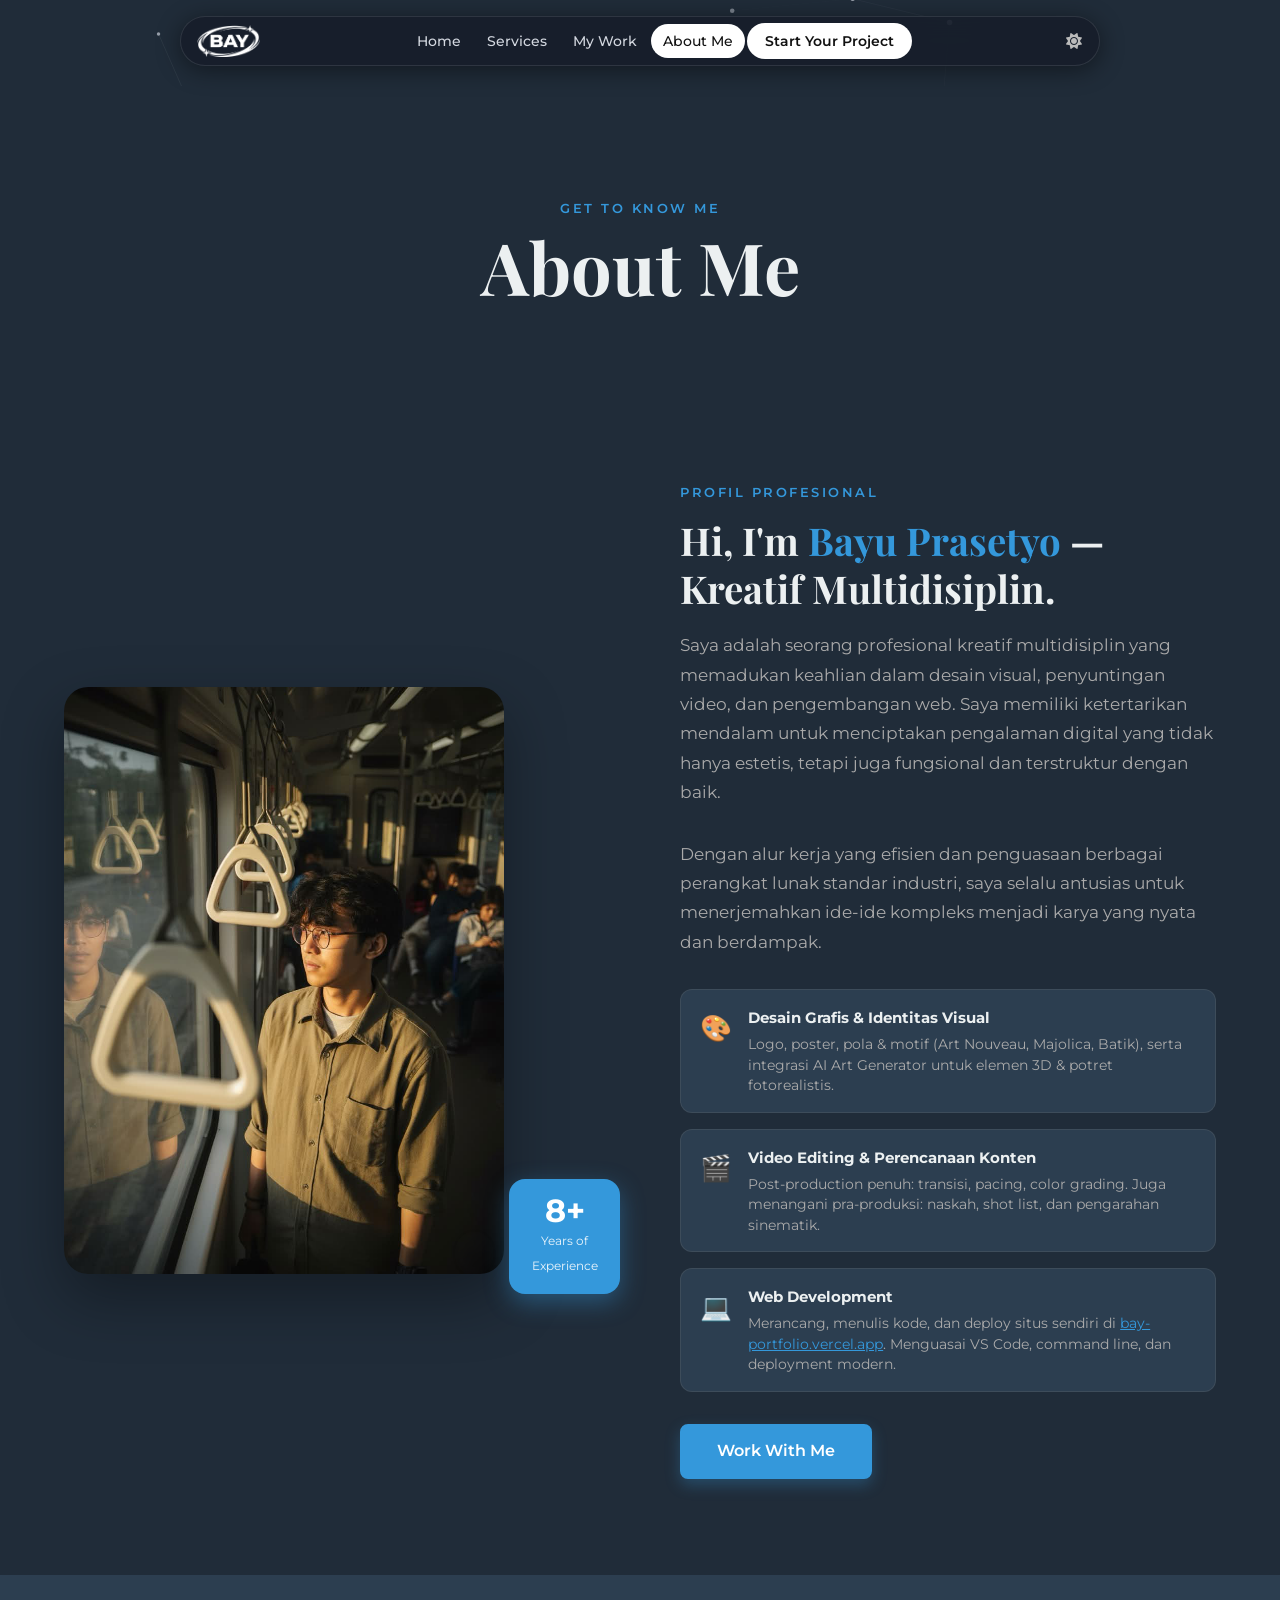
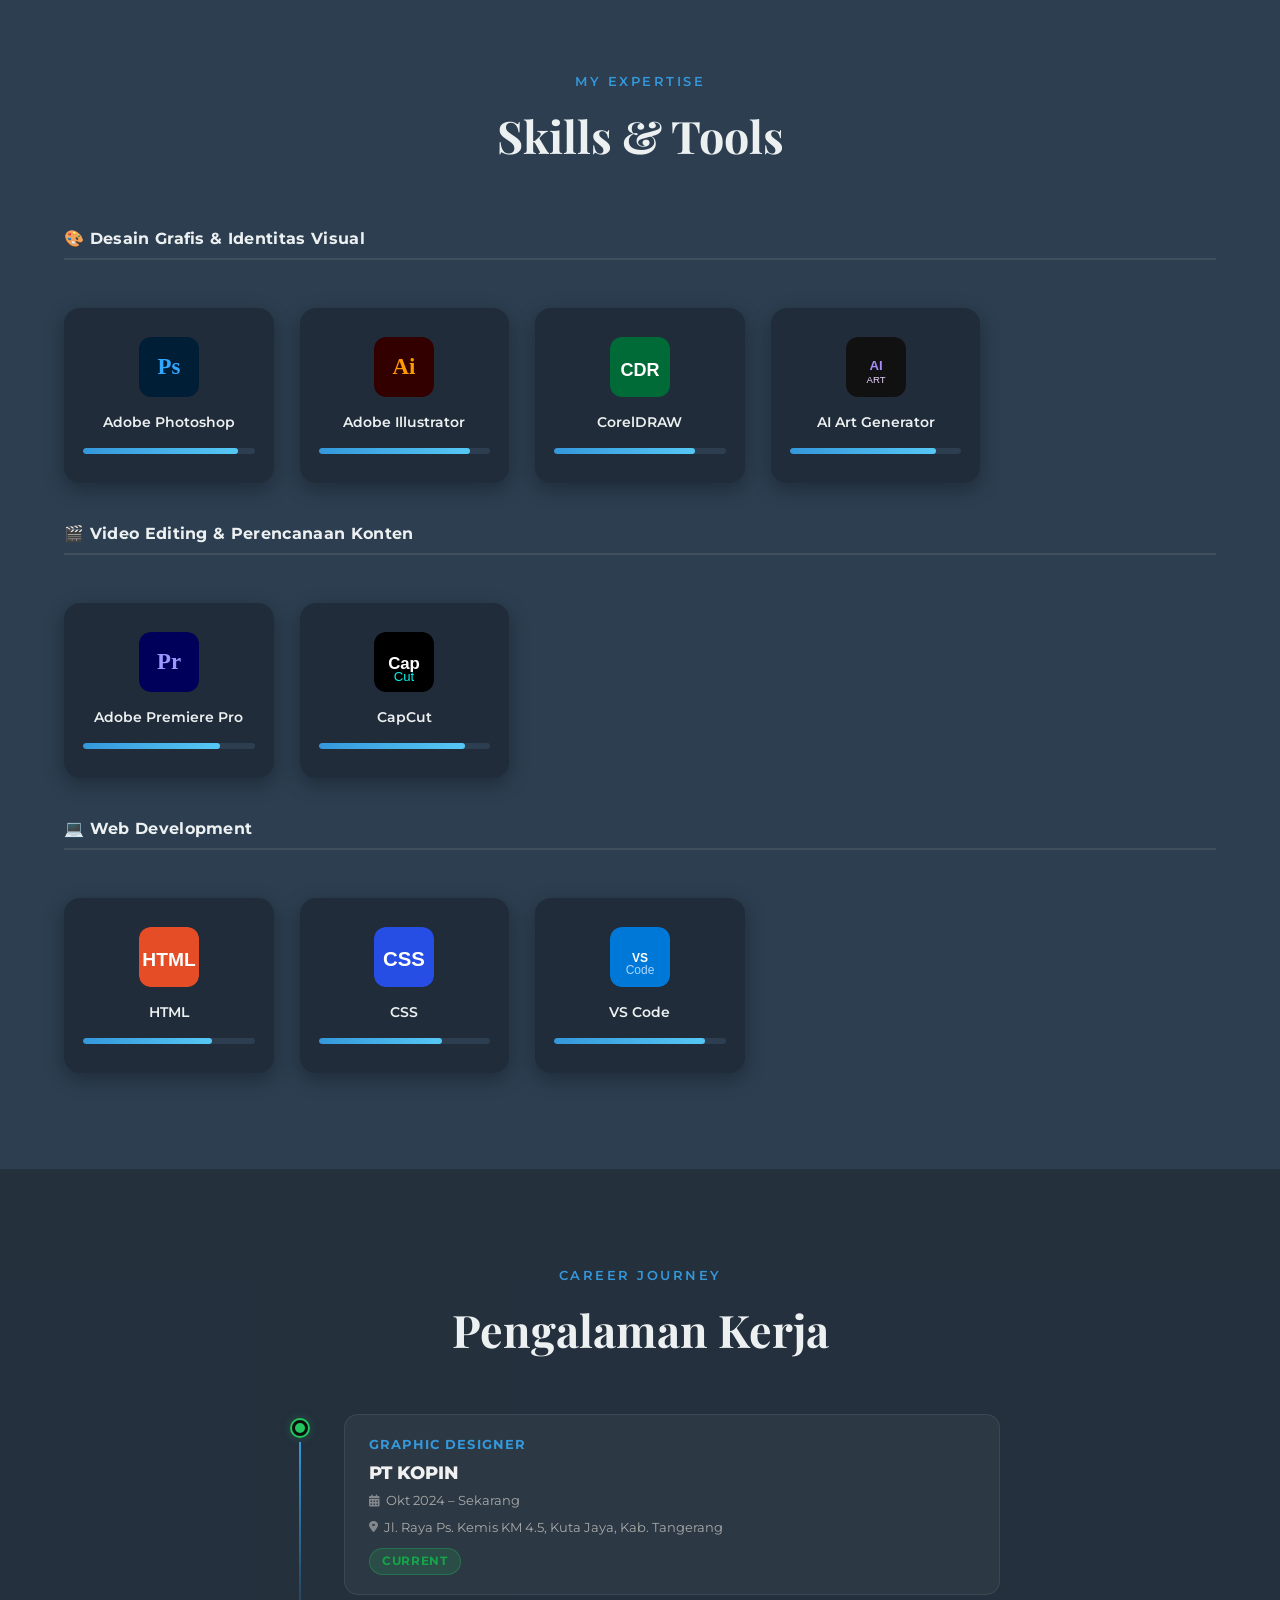
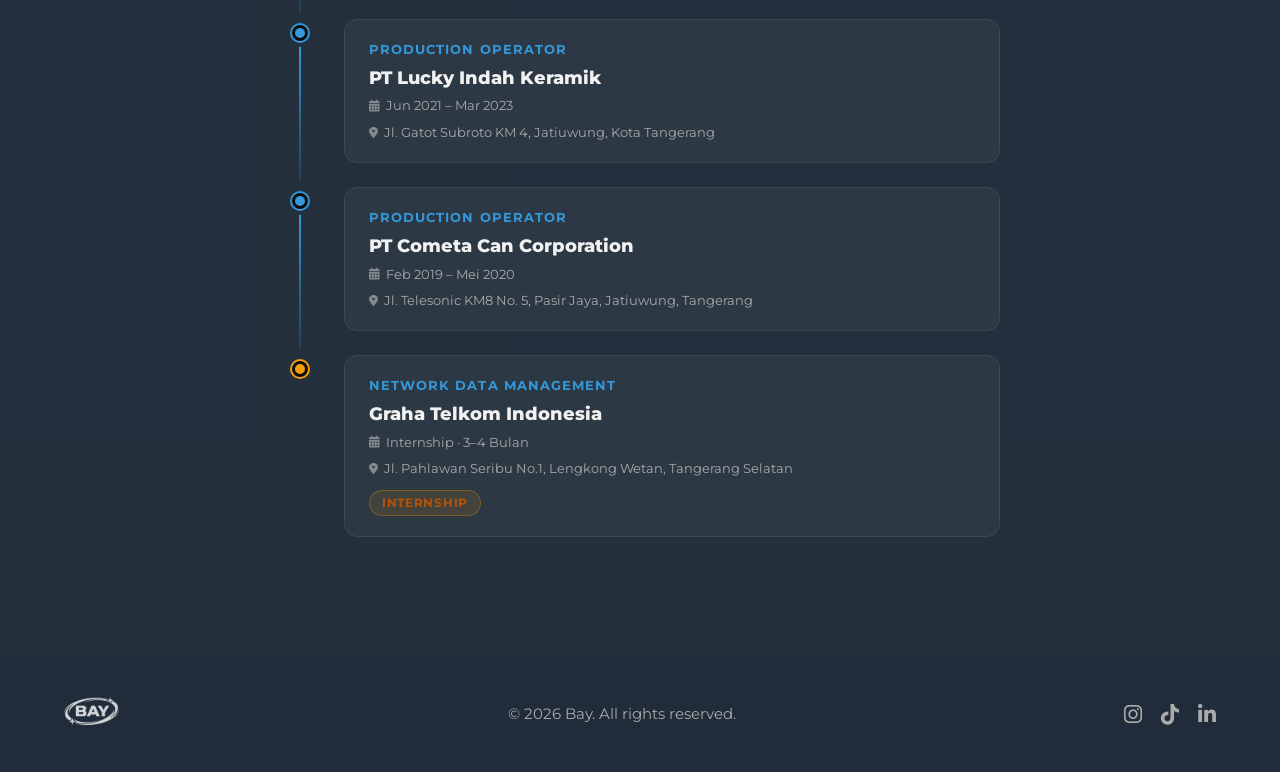
==== commit 881b7ef7: "Add files via upload" ====
--- a/about.html
+++ b/about.html
@@ -1,4 +1,4 @@
-﻿<!DOCTYPE html>
+<!DOCTYPE html>
 <html lang="en">
 <head>
     <meta charset="UTF-8">
@@ -229,11 +229,12 @@
         </div>
     </footer>
 
-    <a href="https://wa.me/YOUR_PHONE_NUMBER" target="_blank" class="whatsapp-button show">
-        <img src="assets/wa-logo.png" alt="WhatsApp" style="width:30px;height:30px;object-fit:contain;">
+    <a href="https://wa.me/089652308783" target="_blank" class="whatsapp-button" id="whatsapp-btn" aria-label="Chat via WhatsApp">
+        <img src="assets/wa-logo.png" alt="WhatsApp" style="width:28px;height:28px;object-fit:contain;">
     </a>
-    <button id="back-to-top" class="back-to-top">↑</button>
+    <button id="back-to-top" class="back-to-top" aria-label="Back to top">↑</button>
     <script src="nav.js"></script>
+    <script src="bg-animation.js"></script>
 </body>
 </html>
 
--- a/style.css
+++ b/style.css
@@ -2,6 +2,17 @@
    RESET & BASE
    ================================================================ */
 *, *::before, *::after { margin: 0; padding: 0; box-sizing: border-box; }
+
+/* ================================================================
+   CUSTOM FONT: Old Englished Boots
+   ================================================================ */
+@font-face {
+    font-family: 'OldEnglishedBoots';
+    src: url('assets/fonts/Old_Englished_Boots.ttf') format('truetype');
+    font-weight: normal;
+    font-style: normal;
+    font-display: swap;
+}
 
 /* ================================================================
    THEME VARIABLES
@@ -18,6 +29,7 @@
     --shadow-color:  rgba(0,0,0,0.3);
     --font-primary:  'Montserrat', sans-serif;
     --font-secondary:'Playfair Display', serif;
+    --font-bay:      'OldEnglishedBoots', serif;
 }
 body.light-mode {
     --bg-primary:   #f4f7f6;
@@ -118,6 +130,9 @@
     display: block;
     max-height: 32px;
     object-fit: contain;
+}
+body:not(.light-mode) .navbar-logo-img {
+    filter: invert(1);
 }
 
 /* Menu — tengah */
@@ -517,6 +532,7 @@
 .mockup-container { position: relative; width: 100%; max-width: 440px; }
 .mockup-desktop, .mockup-mobile { width: 100%; height: auto; display: block; border-radius: 12px; }
 .project-logo { position: absolute; top: 20px; right: 20px; width: 70px; height: auto; opacity: 0.75; }
+body:not(.light-mode) .project-logo { filter: invert(1); opacity: 0.85; }
 
 /* ================================================================
    WORK FILTER
@@ -594,6 +610,8 @@
 }
 .footer-logo img { height: 28px; width: auto; opacity: 0.7; transition: opacity 0.2s; }
 .footer-logo:hover img { opacity: 1; }
+body:not(.light-mode) .footer-logo img { filter: invert(1); opacity: 0.8; }
+body:not(.light-mode) .footer-logo:hover img { opacity: 1; }
 .social-icons { display: flex; gap: 1.2rem; }
 .social-icons a {
     color: var(--text-muted); font-size: 1.3rem;
@@ -602,31 +620,120 @@
 .social-icons a:hover { color: var(--accent-blue); transform: translateY(-3px) scale(1.1); }
 
 /* ================================================================
-   FLOATING BUTTONS
-   ================================================================ */
-.whatsapp-button, .back-to-top {
-    position: fixed; bottom: 2rem; right: 2rem;
-    width: 48px; height: 48px; border-radius: 50%;
-    display: none; justify-content: center; align-items: center;
-    font-size: 1.4rem; color: #fff; cursor: pointer;
-    z-index: 999; box-shadow: 0 4px 12px var(--shadow-color);
-    transition: all 0.3s ease; text-decoration: none;
-    border: none; font-family: var(--font-primary);
-}
-.whatsapp-button.show, .back-to-top.show { display: flex; }
+   FLOATING BUTTONS — WhatsApp & Back to Top
+   ================================================================ */
+
+/* WhatsApp floating button */
 .whatsapp-button {
-    background: rgba(37,211,102,0.75);
-    backdrop-filter: blur(5px);
-    border: 1px solid rgba(255,255,255,0.4);
-    bottom: 7rem;
-}
-.whatsapp-button:hover { background: rgba(37,211,102,0.92); transform: translateY(-4px) scale(1.05); }
+    position: fixed !important;
+    bottom: 5.5rem !important;
+    right: 1.5rem !important;
+    left: auto !important;
+    width: 52px;
+    height: 52px;
+    border-radius: 50%;
+    background: #25D366;
+    border: 2px solid rgba(255,255,255,0.3);
+    box-shadow: 0 4px 18px rgba(37,211,102,0.5), 0 2px 8px rgba(0,0,0,0.3);
+    display: flex;
+    justify-content: center;
+    align-items: center;
+    text-decoration: none;
+    cursor: pointer;
+    z-index: 99999 !important;
+    /* hidden by default */
+    opacity: 0;
+    visibility: hidden;
+    pointer-events: none;
+    transition: opacity 0.3s ease, visibility 0.3s ease,
+                transform 0.25s ease, box-shadow 0.25s ease;
+}
+.whatsapp-button.show {
+    opacity: 1;
+    visibility: visible;
+    pointer-events: auto;
+}
+.whatsapp-button img {
+    width: 28px;
+    height: 28px;
+    object-fit: contain;
+    display: block;
+    pointer-events: none;
+}
+.whatsapp-button:hover {
+    transform: translateY(-3px) scale(1.08);
+    box-shadow: 0 8px 24px rgba(37,211,102,0.6), 0 3px 10px rgba(0,0,0,0.35);
+    background: #20c05a;
+}
+
+/* Back to Top button */
 .back-to-top {
-    background: rgba(255,255,255,0.18);
-    backdrop-filter: blur(5px);
-    border: 1px solid rgba(255,255,255,0.35);
-}
-.back-to-top:hover { background: rgba(255,255,255,0.30); transform: translateY(-4px) scale(1.05); }
+    position: fixed !important;
+    bottom: 1.5rem !important;
+    right: 1.5rem !important;
+    left: auto !important;
+    width: 52px;
+    height: 52px;
+    border-radius: 50%;
+    background: #1c1c1e;
+    border: 2px solid rgba(255,255,255,0.18);
+    box-shadow: 0 4px 18px rgba(0,0,0,0.45), 0 2px 8px rgba(0,0,0,0.3);
+    display: flex;
+    justify-content: center;
+    align-items: center;
+    color: #ffffff;
+    font-size: 1.3rem;
+    font-weight: 700;
+    line-height: 1;
+    font-family: var(--font-primary);
+    cursor: pointer;
+    z-index: 99999 !important;
+    /* hidden by default */
+    opacity: 0;
+    visibility: hidden;
+    pointer-events: none;
+    transition: opacity 0.3s ease, visibility 0.3s ease,
+                transform 0.25s ease, box-shadow 0.25s ease;
+}
+.back-to-top.show {
+    opacity: 1;
+    visibility: visible;
+    pointer-events: auto;
+}
+.back-to-top:hover {
+    transform: translateY(-3px) scale(1.08);
+    box-shadow: 0 8px 24px rgba(0,0,0,0.55);
+    background: #2d2d30;
+}
+/* Light mode */
+body.light-mode .back-to-top {
+    background: #ffffff;
+    color: #1c1c1e;
+    border-color: rgba(0,0,0,0.15);
+    box-shadow: 0 4px 18px rgba(0,0,0,0.2);
+}
+body.light-mode .back-to-top:hover {
+    background: #f0f0f0;
+    box-shadow: 0 8px 24px rgba(0,0,0,0.25);
+}
+
+/* Mobile: slightly smaller, tighter margin */
+@media (max-width: 480px) {
+    .whatsapp-button {
+        width: 46px;
+        height: 46px;
+        bottom: 5rem !important;
+        right: 1rem !important;
+    }
+    .back-to-top {
+        width: 46px;
+        height: 46px;
+        bottom: 1rem !important;
+        right: 1rem !important;
+        font-size: 1.1rem;
+    }
+}
+
 
 /* ================================================================
    SCROLL REVEAL
@@ -646,6 +753,7 @@
    ================================================================ */
 @media (max-width: 800px) {
     .navbar { padding: 10px 12px; }
+    .navbar-pill { justify-content: space-between; }
     .navbar-toggler { display: flex; }
     .navbar-menu {
         display: none;
@@ -702,17 +810,17 @@
     display: flex;
     gap: 1rem;
     align-items: flex-start;
-    background: var(--card-bg, #f8f8f8);
-    border: 1px solid var(--border-color, #e5e5e5);
+    background: var(--bg-secondary);
+    border: 1px solid rgba(128,128,128,0.2);
     border-radius: 12px;
     padding: 1rem 1.2rem;
     transition: box-shadow 0.2s;
 }
-.skill-pillar:hover { box-shadow: 0 4px 16px rgba(0,0,0,0.08); }
+.skill-pillar:hover { box-shadow: 0 4px 16px rgba(0,0,0,0.12); }
 .pillar-icon { font-size: 1.6rem; flex-shrink: 0; margin-top: 2px; }
-.skill-pillar strong { display: block; font-size: 0.95rem; margin-bottom: 0.25rem; }
-.skill-pillar p { margin: 0; font-size: 0.85rem; line-height: 1.5; opacity: 0.75; }
-.inline-link { color: var(--accent, #6366f1); text-decoration: underline; }
+.skill-pillar strong { display: block; font-size: 0.95rem; margin-bottom: 0.25rem; color: var(--text-main); }
+.skill-pillar p { margin: 0; font-size: 0.85rem; line-height: 1.5; color: var(--text-muted); }
+.inline-link { color: var(--accent-blue); text-decoration: underline; }
 
 /* -- Skills Category Label -- */
 .skills-category-label {
@@ -720,8 +828,9 @@
     font-weight: 700;
     margin: 2rem 0 1rem;
     padding: 0.4rem 0;
-    border-bottom: 2px solid var(--border-color, #e5e5e5);
+    border-bottom: 2px solid rgba(128,128,128,0.25);
     letter-spacing: 0.02em;
+    color: var(--text-main);
 }
 
 /* ================================================================
@@ -752,9 +861,9 @@
 .tl-dot {
     width: 16px; height: 16px;
     border-radius: 50%;
-    background: var(--accent, #6366f1);
-    border: 3px solid var(--bg, #fff);
-    box-shadow: 0 0 0 2px var(--accent, #6366f1);
+    background: var(--accent-blue);
+    border: 3px solid var(--bg-primary);
+    box-shadow: 0 0 0 2px var(--accent-blue);
     flex-shrink: 0;
     margin-top: 6px;
     transition: transform 0.2s;
@@ -775,15 +884,15 @@
 .tl-line {
     width: 2px;
     flex: 1;
-    background: linear-gradient(to bottom, var(--accent, #6366f1) 0%, rgba(99,102,241,0.15) 100%);
+    background: linear-gradient(to bottom, var(--accent-blue) 0%, rgba(52,152,219,0.15) 100%);
     margin: 6px 0;
     min-height: 40px;
 }
 
 /* -- Card -- */
 .timeline-card {
-    background: var(--card-bg, #fff);
-    border: 1px solid var(--border-color, #e5e5e5);
+    background: var(--bg-secondary);
+    border: 1px solid rgba(128,128,128,0.2);
     border-radius: 14px;
     padding: 1.2rem 1.5rem;
     margin-bottom: 1.5rem;
@@ -794,7 +903,7 @@
     gap: 0.35rem;
 }
 .timeline-card:hover {
-    box-shadow: 0 8px 30px rgba(0,0,0,0.10);
+    box-shadow: 0 8px 30px rgba(0,0,0,0.15);
     transform: translateX(4px);
 }
 .tl-role {
@@ -802,18 +911,18 @@
     font-weight: 700;
     letter-spacing: 0.08em;
     text-transform: uppercase;
-    color: var(--accent, #6366f1);
+    color: var(--accent-blue);
 }
 .tl-company {
     font-size: 1.15rem;
     font-weight: 800;
     margin: 0;
-    color: var(--text-primary, #111);
+    color: var(--text-main);
     line-height: 1.3;
 }
 .tl-period, .tl-location {
     font-size: 0.82rem;
-    color: var(--text-muted, #888);
+    color: var(--text-muted);
     display: flex;
     align-items: center;
     gap: 0.4rem;
@@ -837,6 +946,9 @@
 body:not(.light-mode) .tl-dot        { border-color: var(--bg-dark, #0e0e0e); }
 body:not(.light-mode) .tl-company    { color: #f1f1f1; }
 body:not(.light-mode) .tl-period,
-body:not(.light-mode) .tl-location   { color: #aaa; }
+body:not(.light-mode) .tl-location   { color: #aaa; }
+
 
 
+
+
